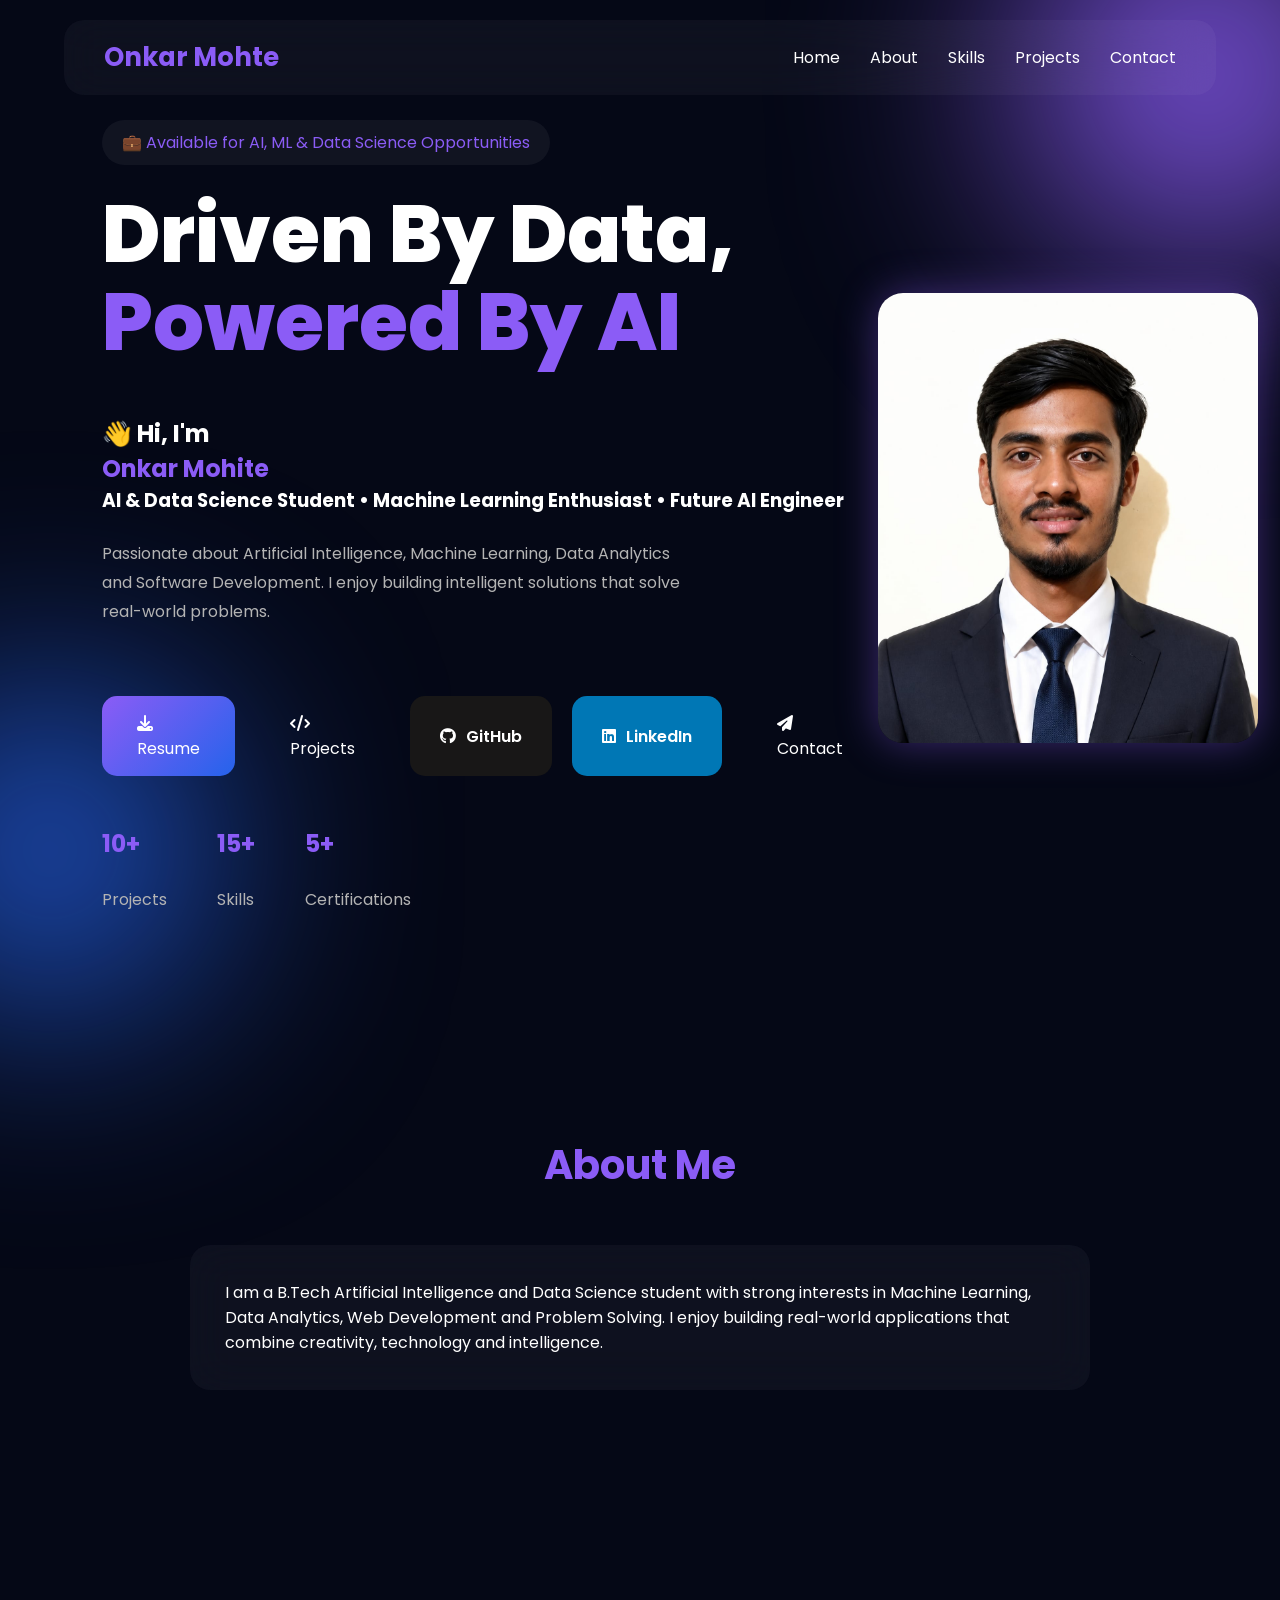
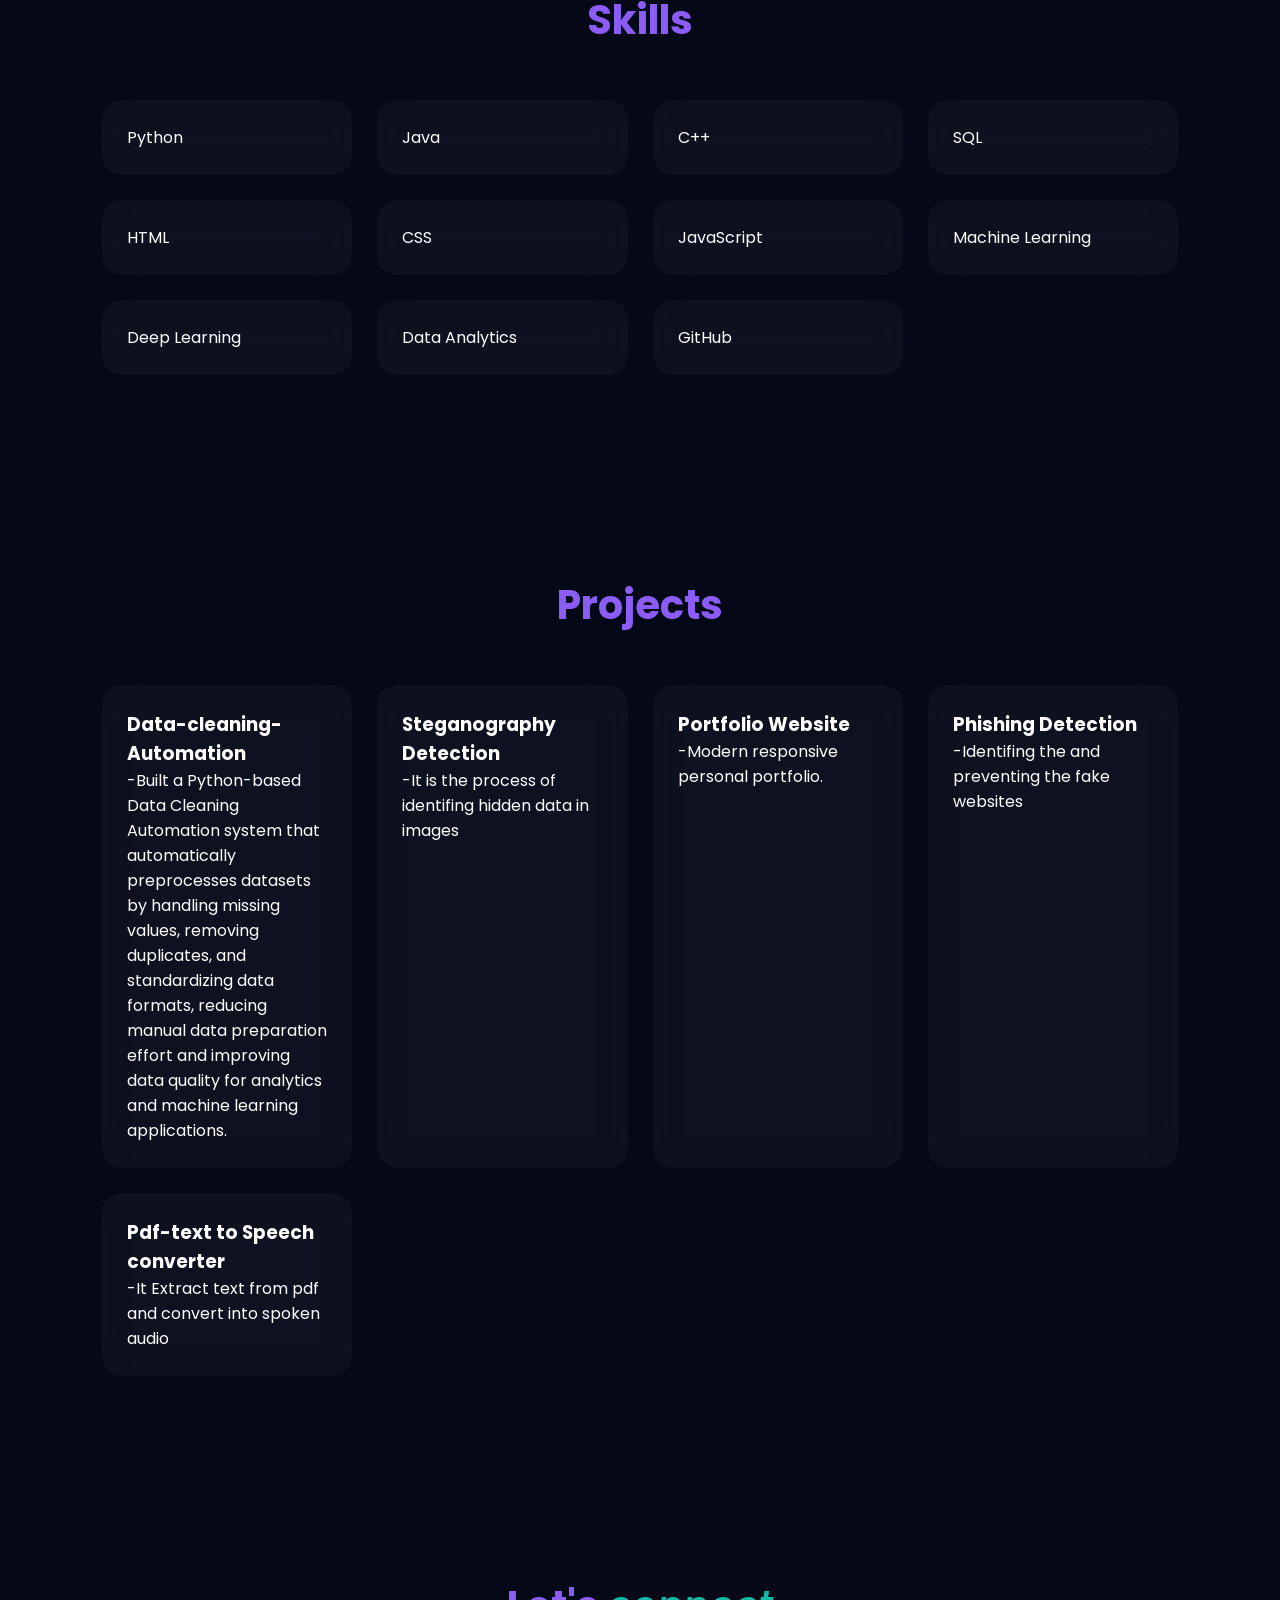
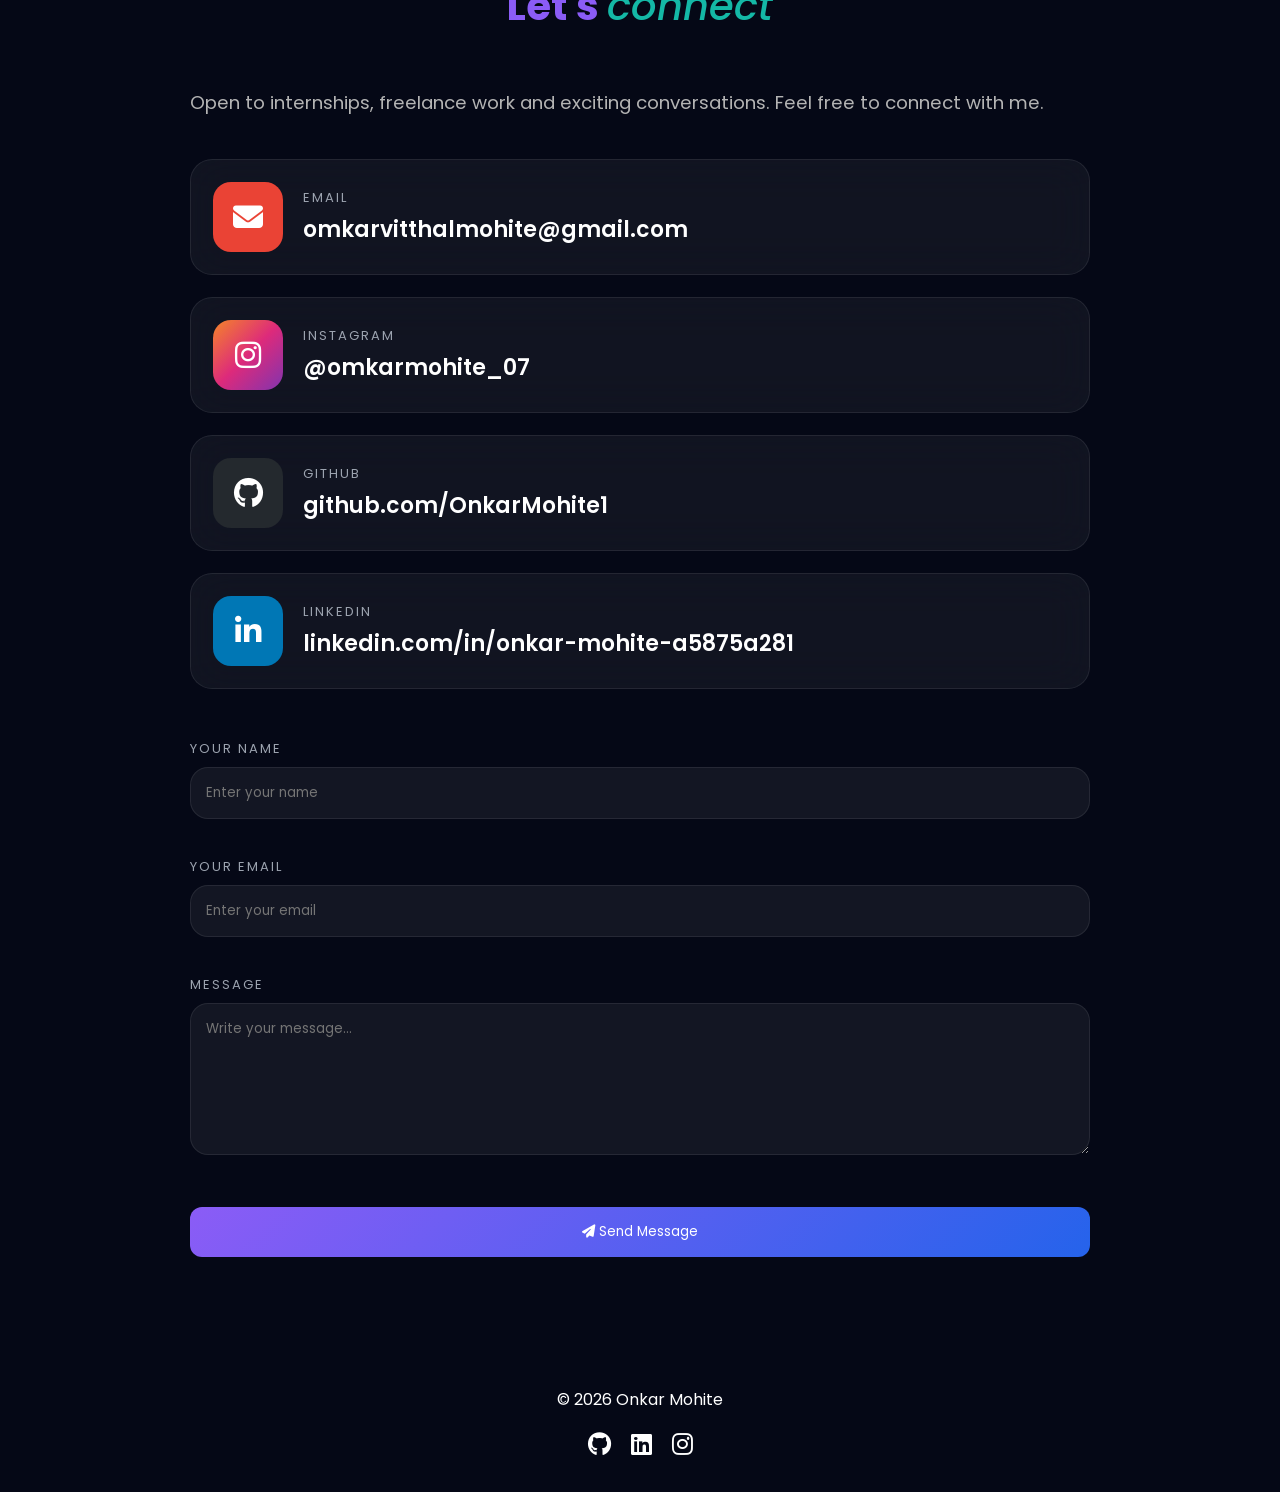
==== index.html @ 9ef44c30 "Rename Portfolio.html to index.html" ====
<!DOCTYPE html>
<html lang="en">
<head>
<meta charset="UTF-8">
<meta name="viewport" content="width=device-width, initial-scale=1.0">
<title>Onkar Mohite | AI & Data Science</title>

<link rel="stylesheet" href="a.css">

<link href="https://fonts.googleapis.com/css2?family=Poppins:wght@300;400;500;600;700;800&display=swap" rel="stylesheet">

<link rel="stylesheet"
href="https://cdnjs.cloudflare.com/ajax/libs/font-awesome/6.5.1/css/all.min.css">
</head>

<body>

<div class="blur blur1"></div>
<div class="blur blur2"></div>

<nav>

<div class="logo">
Onkar Mohte
</div>

<ul class="nav-links">
<li><a href="#home">Home</a></li>
<li><a href="#about">About</a></li>
<li><a href="#skills">Skills</a></li>
<li><a href="#projects">Projects</a></li>
<li><a href="#contact">Contact</a></li>
</ul>

<div class="menu-btn">
<i class="fas fa-bars"></i>
</div>

</nav>

<section class="hero" id="home">

<div class="hero-left">

<div class="status">
💼 Available for AI, ML & Data Science Opportunities
</div>

<h1>
Driven By Data,
<span>Powered By AI</span>
</h1><br>
<br>

<h2>
👋 Hi, I'm
<span>Onkar Mohite</span>
</h2>

<h3>
AI & Data Science Student • Machine Learning Enthusiast • Future AI Engineer
</h3>

<p>
Passionate about Artificial Intelligence, Machine Learning,
Data Analytics and Software Development. I enjoy building
intelligent solutions that solve real-world problems.
</p>

<div class="hero-btns">
<div class="hero-btns">

    <!-- Resume -->
    <a href="resume.pdf" download class="primary-btn">
        <i class="fas fa-download"></i>
        Resume
    </a>

    <!-- Projects -->
    <a href="#projects" class="secondary-btn">
        <i class="fas fa-code"></i>
        Projects
    </a>

    <!-- GitHub -->
    <a href="https://github.com/OnkarMohite1"
       target="_blank"
       class="github-btn">
        <i class="fab fa-github"></i>
        GitHub
    </a>

    <!-- LinkedIn -->
    <a href="https://www.linkedin.com/in/onkar-mohite-a5875a281?utm_source=share_via&utm_content=profile&utm_medium=member_android"
       target="_blank"
       class="linkedin-btn">
        <i class="fab fa-linkedin"></i>
        LinkedIn
    </a>

    <!-- Contact -->
    <a href="#contact" class="third-btn">
        <i class="fas fa-paper-plane"></i>
        Contact
    </a>

</div>
</div>

<div class="stats">

<div>
<h2>10+</h2>
<p>Projects</p>
</div>

<div>
<h2>15+</h2>
<p>Skills</p>
</div>

<div>
<h2>5+</h2>
<p>Certifications</p>
</div>

</div>

</div>


<div class="hero-right">

<div class="profile-card">

<img src="myphoto.jpeg" alt="Profile">

</div>

</div>

</section>

<section id="about">

<h2 class="section-title">
About Me
</h2>

<div class="glass-card">

<p>
I am a B.Tech Artificial Intelligence and Data Science student
with strong interests in Machine Learning, Data Analytics,
Web Development and Problem Solving.

I enjoy building real-world applications that combine
creativity, technology and intelligence.
</p>

</div>

</section>

<section id="skills">

<h2 class="section-title">
Skills
</h2>

<div class="skills-grid">

<div class="skill">Python</div>
<div class="skill">Java</div>
<div class="skill">C++</div>
<div class="skill">SQL</div>
<div class="skill">HTML</div>
<div class="skill">CSS</div>
<div class="skill">JavaScript</div>
<div class="skill">Machine Learning</div>
<div class="skill">Deep Learning</div>
<div class="skill">Data Analytics</div>
<div class="skill">GitHub</div>

</div>

</section>

<section id="projects">

<h2 class="section-title">
Projects
</h2>

<div class="project-grid">

<div class="project-card">
<h3>Data-cleaning-Automation</h3>
<p>
-Built a Python-based Data Cleaning Automation system that automatically preprocesses datasets by handling missing values, removing duplicates, and standardizing data formats, reducing manual data preparation effort 
and improving data quality for analytics and machine learning applications.
</p>
</div>
<div class="project-card">
<h3>Steganography Detection</h3>
<p>
-It is the process of identifing hidden data in images
</p>
</div>
<div class="project-card">
<h3>Portfolio Website</h3>
<p>
-Modern responsive personal portfolio.
</p>
</div>

<div class="project-card">
<h3>Phishing Detection</h3>
<p>
-Identifing the and preventing the fake websites
</p>
</div>

<div class="project-card">
<h3>Pdf-text to Speech converter</h3>
<p>
-It Extract text from pdf and convert into spoken audio</p>
</div>

</div>

</section>


<section id="contact">
<h2 class="section-title">Let's <span class="connect-accent">connect</span></h2>
<div class="contact-wrapper">
<p class="contact-intro">Open to internships, freelance work and exciting conversations. Feel free to connect with me.</p>

<a href="mailto:omkarvitthalmohite@gmail.com" class="contact-card">
<div class="contact-icon email"><i class="fas fa-envelope"></i></div>
<div><p class="contact-label">EMAIL</p><h3>omkarvitthalmohite@gmail.com</h3></div>
</a>

<a href="https://instagram.com/omkarmohite_07" target="_blank" class="contact-card">
<div class="contact-icon instagram"><i class="fab fa-instagram"></i></div>
<div><p class="contact-label">INSTAGRAM</p><h3>@omkarmohite_07</h3></div>
</a>

<a href="https://github.com/OnkarMohite1" target="_blank" class="contact-card">
<div class="contact-icon github"><i class="fab fa-github"></i></div>
<div><p class="contact-label">GITHUB</p><h3>github.com/OnkarMohite1</h3></div>
</a>

<a href="https://www.linkedin.com/in/onkar-mohite-a5875a281" target="_blank" class="contact-card">
<div class="contact-icon linkedin"><i class="fab fa-linkedin-in"></i></div>
<div><p class="contact-label">LINKEDIN</p><h3>linkedin.com/in/onkar-mohite-a5875a281</h3></div>
</a>

<form id="contactForm" class="contact-form">
<label>YOUR NAME</label>
<input id="name" type="text" placeholder="Enter your name" required>

<label>YOUR EMAIL</label>
<input id="email" type="email" placeholder="Enter your email" required>

<label>MESSAGE</label>
<textarea id="message" rows="6" placeholder="Write your message..." required></textarea>

<button type="submit" class="contact-btn"><i class="fas fa-paper-plane"></i> Send Message</button>
<p id="status"></p>
</form>
</div>
</section>


<footer>

<p>
© 2026 Onkar Mohite
</p>

<div class="socials">

<a href="https://github.com/OnkarMohite1"><i class="fab fa-github"></i></a>
<a href="https://www.linkedin.com/in/onkar-mohite-a5875a281"><i class="fab fa-linkedin"></i></a>
<a href="https://instagram.com/omkarmohite_07"><i class="fab fa-instagram"></i></a>

</div>

</footer>

<script src="a.js"></script>

</body>
</html>
---- a.css ----
*{
margin:0;
padding:0;
box-sizing:border-box;
font-family:'Poppins',sans-serif;
}

html{
scroll-behavior:smooth;
}

body{
background:#050816;
color:white;
overflow-x:hidden;
}

.blur{
position:fixed;
border-radius:50%;
filter:blur(120px);
z-index:-1;
}

.blur1{
width:350px;
height:350px;
background:#8b5cf6;
top:-100px;
right:-100px;
}

.blur2{
width:300px;
height:300px;
background:#2563eb;
left:-100px;
bottom:-100px;
}

nav{
position:fixed;
top:20px;
left:50%;
transform:translateX(-50%);
width:90%;
max-width:1200px;
padding:18px 40px;
display:flex;
justify-content:space-between;
align-items:center;
background:rgba(255,255,255,.04);
backdrop-filter:blur(20px);
border-radius:20px;
z-index:1000;
}

.logo{
font-size:1.6rem;
font-weight:700;
color:#8b5cf6;
}

.nav-links{
display:flex;
gap:30px;
list-style:none;
}

.nav-links a{
color:white;
text-decoration:none;
}

.menu-btn{
display:none;
font-size:1.5rem;
cursor:pointer;
}

.hero{
min-height:100vh;
display:flex;
justify-content:space-between;
align-items:center;
padding:120px 8%;
}

.hero-left{
flex:1;
}

.status{
display:inline-block;
padding:10px 20px;
background:rgba(255,255,255,.05);
border-radius:30px;
color:#8b5cf6;
margin-bottom:25px;
}

.hero h1{
font-size:5rem;
line-height:1.1;
font-weight:800;
}

.hero span{
display:block;
color:#8b5cf6;
}

.hero p{
margin-top:25px;
line-height:1.8;
max-width:600px;
color:#b4b4b4;
}

.hero-btns{
margin-top:35px;
display:flex;
gap:20px;
}

.primary-btn,
.secondary-btn,
.third-btn{
padding:15px 35px;
text-decoration:none;
border-radius:15px;
}

.primary-btn{
background:linear-gradient(135deg,#8b5cf6,#2563eb);
color:white;
}

.secondary-btn{
border:linear-gradient(135deg,#33147b,#2563eb);
color:white;
}
.third-btn{
border:linear-gradient(135deg,#4f09f1,#2563eb);
color:white;
}

.stats{
display:flex;
gap:50px;
margin-top:50px;
}

.stats h2{
color:#8b5cf6;
}

.profile-card{
width:380px;
height:450px;
overflow:hidden;
border-radius:25px;
position:relative;
box-shadow:0 0 40px rgba(139,92,246,.4);
}

.profile-card img{
width:100%;
height:100%;
object-fit:cover;
}

.floating-tag{
position:absolute;
top:20px;
left:20px;
background:rgba(0,0,0,.5);
padding:12px 20px;
border-radius:12px;
backdrop-filter:blur(10px);
}

section{
padding:100px 8%;
}

.section-title{
text-align:center;
margin-bottom:50px;
font-size:2.5rem;
color:#8b5cf6;
}

.glass-card{
max-width:900px;
margin:auto;
padding:35px;
background:rgba(255,255,255,.04);
border-radius:20px;
backdrop-filter:blur(20px);
}

.skills-grid,
.project-grid{
display:grid;
grid-template-columns:repeat(auto-fit,minmax(220px,1fr));
gap:25px;
}

.skill,
.project-card{
padding:25px;
background:rgba(255,255,255,.04);
border-radius:20px;
backdrop-filter:blur(20px);
transition:.4s;
}

.skill:hover,
.project-card:hover{
transform:translateY(-10px);
box-shadow:0 0 30px rgba(139,92,246,.4);
}

form{
max-width:700px;
margin:auto;
}

input,
textarea{
width:100%;
padding:15px;
margin-bottom:20px;
border:none;
border-radius:12px;
background:rgba(255,255,255,.06);
color:white;
}

button{
width:100%;
padding:15px;
border:none;
border-radius:12px;
background:#8b5cf6;
color:white;
cursor:pointer;
}

footer{
text-align:center;
padding:30px;
}

.socials{
margin-top:15px;
display:flex;
justify-content:center;
gap:20px;
}

.socials a{
color:white;
font-size:1.5rem;
}

@media(max-width:900px){

.hero{
flex-direction:column-reverse;
text-align:center;
}

.hero h1{
font-size:3rem;
}

.hero-btns{
justify-content:center;
}

.stats{
justify-content:center;
}

.profile-card{
width:280px;
height:330px;
}

.menu-btn{
display:block;
}

.nav-links{
position:absolute;
top:80px;
left:-100%;
width:100%;
background:#111827;
padding:20px;
flex-direction:column;
text-align:center;
transition:.4s;
}

.nav-links.active{
left:0;
}
}
.github-btn,
.linkedin-btn{

padding:15px 30px;
border-radius:15px;
text-decoration:none;
font-weight:600;

display:flex;
align-items:center;
gap:10px;

transition:.3s;
}

.github-btn{
background:#181717;
color:white;
}

.github-btn:hover{
transform:translateY(-5px);
box-shadow:0 0 20px rgba(255,255,255,.2);
}

.linkedin-btn{
background:#0077B5;
color:white;
}

.linkedin-btn:hover{
transform:translateY(-5px);
box-shadow:0 0 20px rgba(0,119,181,.5);
}

/* ===== Premium Contact Section ===== */
.connect-accent{color:#14B8A6;font-style:italic;font-weight:500;}
.contact-wrapper{max-width:900px;margin:auto;}
.contact-intro{font-size:1.15rem;color:#B4B4B4;line-height:1.8;margin-bottom:40px;}
.contact-card{display:flex;align-items:center;gap:20px;padding:22px;margin-bottom:22px;background:rgba(255,255,255,.05);border:1px solid rgba(255,255,255,.08);border-radius:22px;backdrop-filter:blur(20px);text-decoration:none;color:white;transition:.35s;}
.contact-card:hover{transform:translateY(-6px);box-shadow:0 0 25px rgba(139,92,246,.35);}
.contact-icon{width:70px;height:70px;border-radius:18px;display:flex;justify-content:center;align-items:center;font-size:30px;color:white;flex-shrink:0;}
.email{background:#EA4335;}
.instagram{background:linear-gradient(135deg,#F58529,#DD2A7B,#8134AF);}
.github{background:#24292E;}
.linkedin{background:#0077B5;}
.contact-label{font-size:13px;letter-spacing:2px;color:#9CA3AF;margin-bottom:5px;}
.contact-card h3{font-size:22px;font-weight:600;}
.contact-form{margin-top:50px;max-width:100%;}
.contact-form label{display:block;margin:18px 0 8px;font-size:13px;letter-spacing:2px;color:#9CA3AF;}
.contact-form input,.contact-form textarea{background:rgba(255,255,255,.06);border:1px solid rgba(255,255,255,.08);border-radius:18px;color:white;}
.contact-btn{margin-top:25px;background:linear-gradient(135deg,#8B5CF6,#2563EB);}
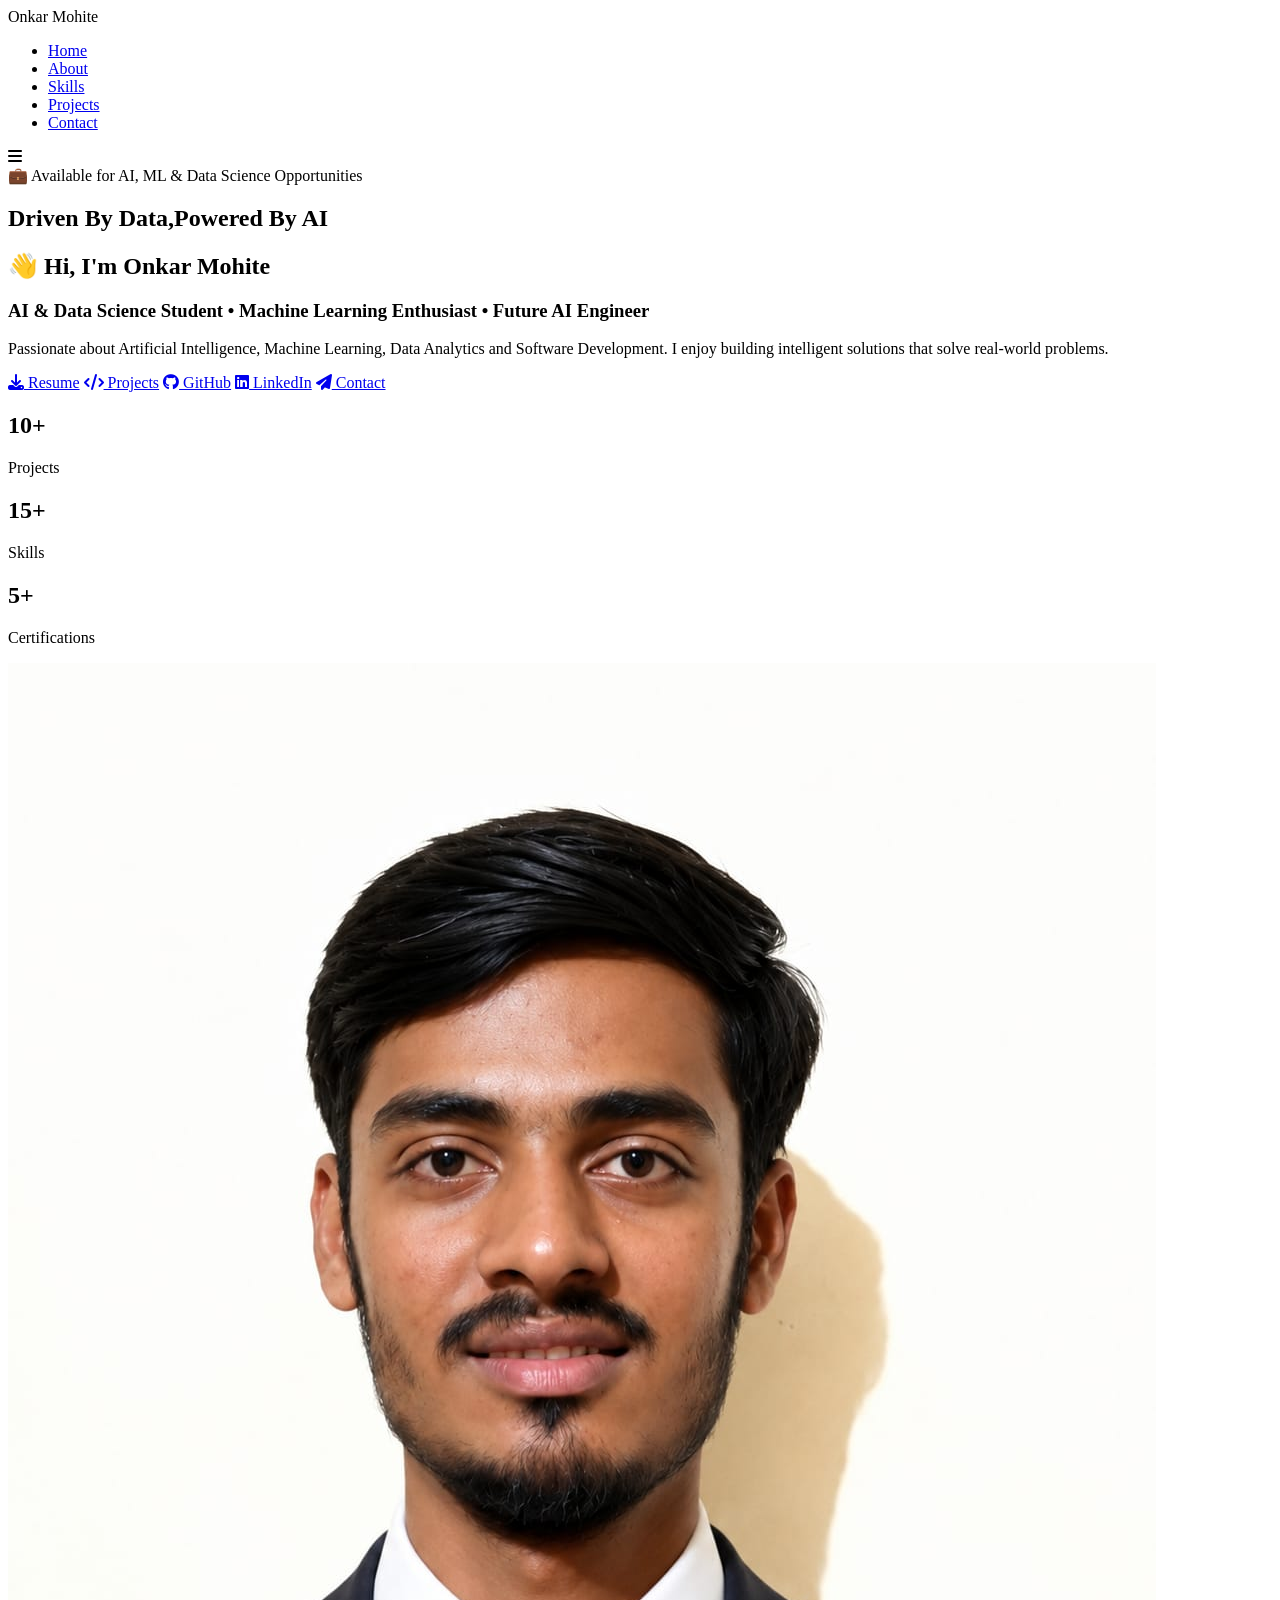
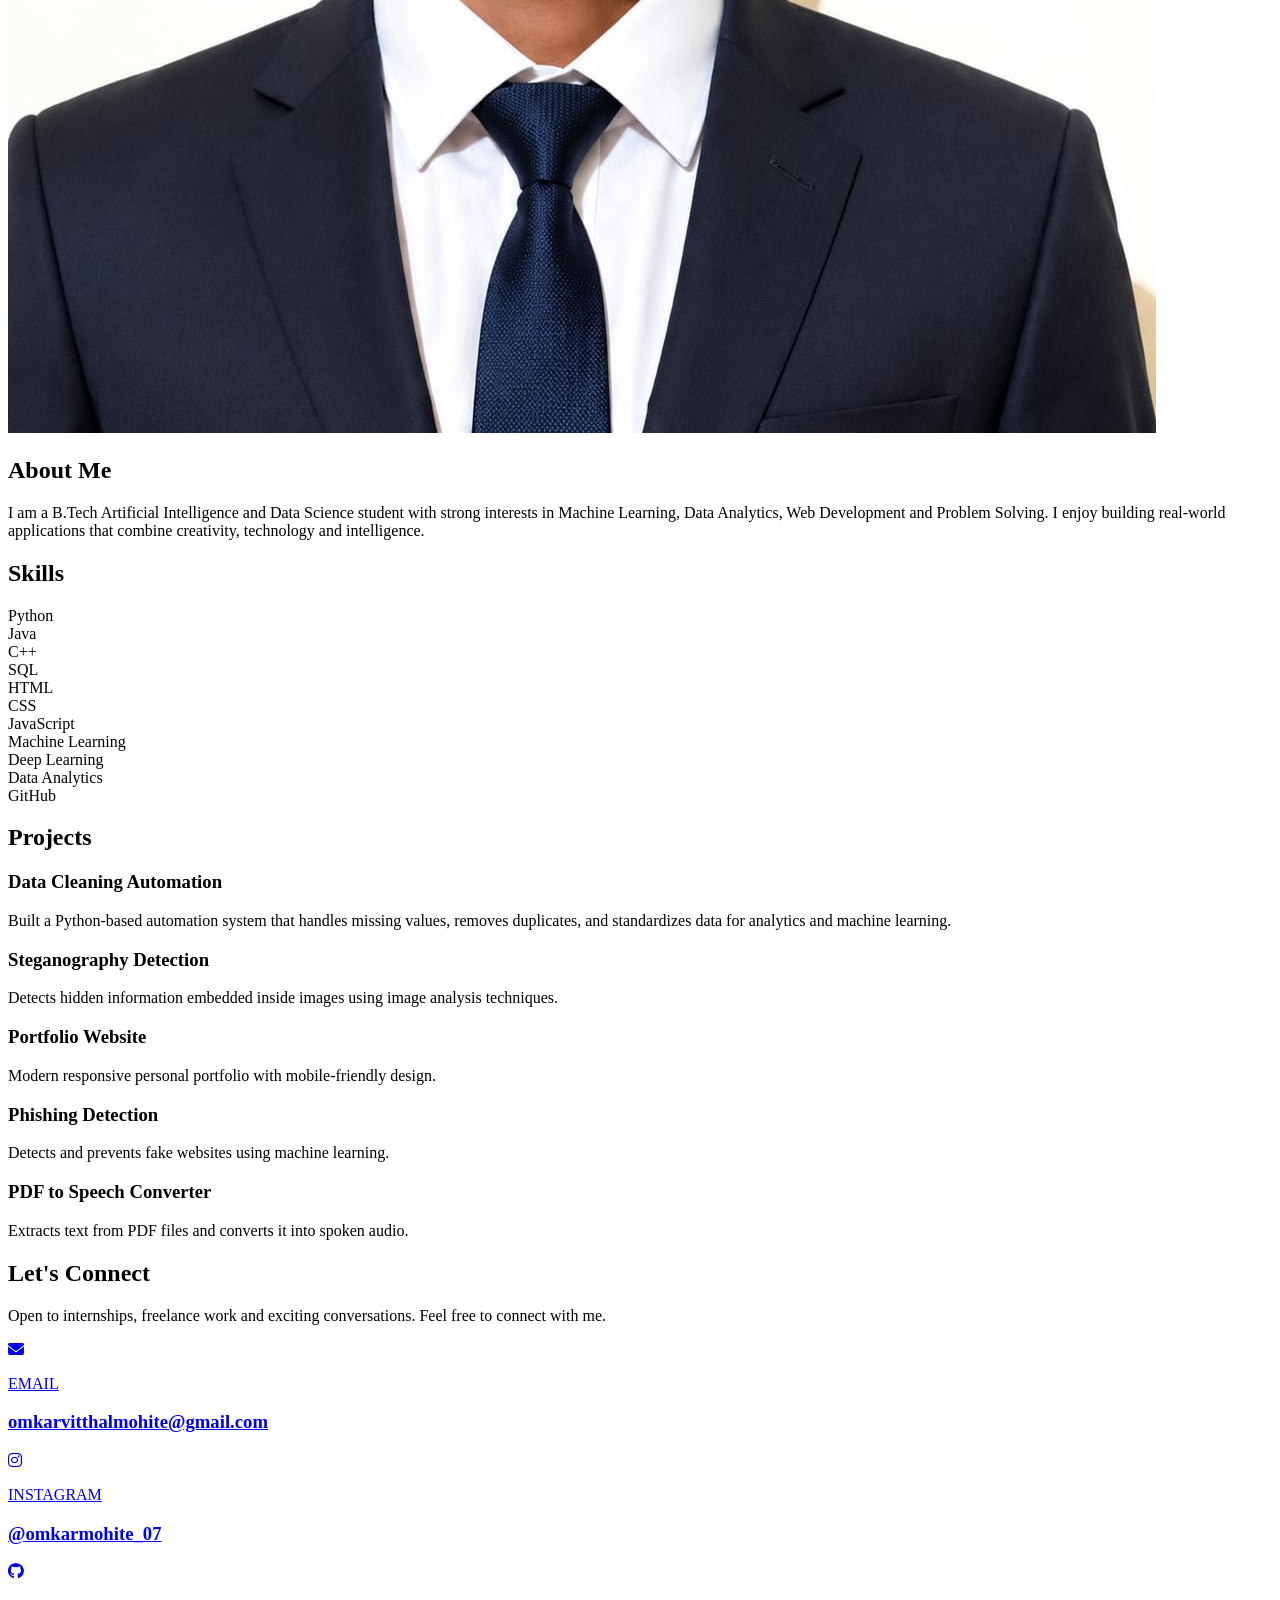
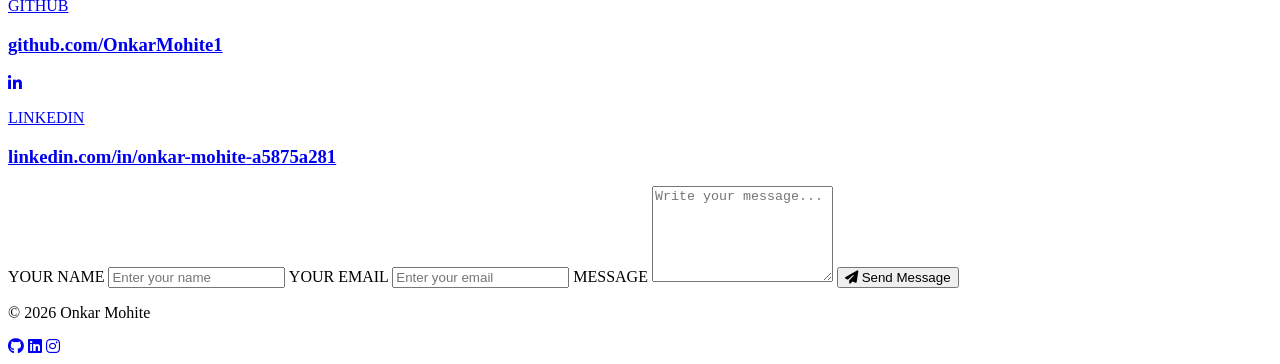
==== commit 100054ca: "index.html" ====
--- a/index.html
+++ b/index.html
@@ -1,4 +1,3 @@
-
 <!DOCTYPE html>
 <html lang="en">
 <head>
@@ -6,12 +5,9 @@
 <meta name="viewport" content="width=device-width, initial-scale=1.0">
 <title>Onkar Mohite | AI & Data Science</title>
 
-<link rel="stylesheet" href="a.css">
-
+<link rel="stylesheet" href="a1.css">
 <link href="https://fonts.googleapis.com/css2?family=Poppins:wght@300;400;500;600;700;800&display=swap" rel="stylesheet">
-
-<link rel="stylesheet"
-href="https://cdnjs.cloudflare.com/ajax/libs/font-awesome/6.5.1/css/all.min.css">
+<link rel="stylesheet" href="https://cdnjs.cloudflare.com/ajax/libs/font-awesome/6.5.1/css/all.min.css">
 </head>
 
 <body>
@@ -20,47 +16,30 @@
 <div class="blur blur2"></div>
 
 <nav>
+    <div class="logo">Onkar Mohite</div>
 
-<div class="logo">
-Onkar Mohte
-</div>
+    <ul class="nav-links">
+        <li><a href="#home">Home</a></li>
+        <li><a href="#about">About</a></li>
+        <li><a href="#skills">Skills</a></li>
+        <li><a href="#projects">Projects</a></li>
+        <li><a href="#contact">Contact</a></li>
+    </ul>
 
-<ul class="nav-links">
-<li><a href="#home">Home</a></li>
-<li><a href="#about">About</a></li>
-<li><a href="#skills">Skills</a></li>
-<li><a href="#projects">Projects</a></li>
-<li><a href="#contact">Contact</a></li>
-</ul>
-
-<div class="menu-btn">
-<i class="fas fa-bars"></i>
-</div>
-
+    <div class="menu-btn"><i class="fas fa-bars"></i></div>
 </nav>
 
 <section class="hero" id="home">
 
 <div class="hero-left">
 
-<div class="status">
-💼 Available for AI, ML & Data Science Opportunities
-</div>
+<div class="status">💼 Available for AI, ML & Data Science Opportunities</div>
 
-<h1>
-Driven By Data,
-<span>Powered By AI</span>
-</h1><br>
-<br>
+<h1>Driven By Data,<span>Powered By AI</span></h1>
 
-<h2>
-👋 Hi, I'm
-<span>Onkar Mohite</span>
-</h2>
+<h2>👋 Hi, I'm <span>Onkar Mohite</span></h2>
 
-<h3>
-AI & Data Science Student • Machine Learning Enthusiast • Future AI Engineer
-</h3>
+<h3>AI & Data Science Student • Machine Learning Enthusiast • Future AI Engineer</h3>
 
 <p>
 Passionate about Artificial Intelligence, Machine Learning,
@@ -69,108 +48,45 @@
 </p>
 
 <div class="hero-btns">
-<div class="hero-btns">
-
-    <!-- Resume -->
-    <a href="resume.pdf" download class="primary-btn">
-        <i class="fas fa-download"></i>
-        Resume
-    </a>
-
-    <!-- Projects -->
-    <a href="#projects" class="secondary-btn">
-        <i class="fas fa-code"></i>
-        Projects
-    </a>
-
-    <!-- GitHub -->
-    <a href="https://github.com/OnkarMohite1"
-       target="_blank"
-       class="github-btn">
-        <i class="fab fa-github"></i>
-        GitHub
-    </a>
-
-    <!-- LinkedIn -->
-    <a href="https://www.linkedin.com/in/onkar-mohite-a5875a281?utm_source=share_via&utm_content=profile&utm_medium=member_android"
-       target="_blank"
-       class="linkedin-btn">
-        <i class="fab fa-linkedin"></i>
-        LinkedIn
-    </a>
-
-    <!-- Contact -->
-    <a href="#contact" class="third-btn">
-        <i class="fas fa-paper-plane"></i>
-        Contact
-    </a>
-
-</div>
+    <a href="resume.pdf" download class="primary-btn"><i class="fas fa-download"></i> Resume</a>
+    <a href="#projects" class="secondary-btn"><i class="fas fa-code"></i> Projects</a>
+    <a href="https://github.com/OnkarMohite1" target="_blank" class="github-btn"><i class="fab fa-github"></i> GitHub</a>
+    <a href="https://www.linkedin.com/in/onkar-mohite-a5875a281" target="_blank" class="linkedin-btn"><i class="fab fa-linkedin"></i> LinkedIn</a>
+    <a href="#contact" class="third-btn"><i class="fas fa-paper-plane"></i> Contact</a>
 </div>
 
 <div class="stats">
-
-<div>
-<h2>10+</h2>
-<p>Projects</p>
-</div>
-
-<div>
-<h2>15+</h2>
-<p>Skills</p>
-</div>
-
-<div>
-<h2>5+</h2>
-<p>Certifications</p>
+<div><h2>10+</h2><p>Projects</p></div>
+<div><h2>15+</h2><p>Skills</p></div>
+<div><h2>5+</h2><p>Certifications</p></div>
 </div>
 
 </div>
 
+<div class="hero-right">
+<div class="profile-card">
+<img src="myphoto.jpeg" alt="Profile">
 </div>
-
-
-<div class="hero-right">
-
-<div class="profile-card">
-
-<img src="myphoto.jpeg" alt="Profile">
-
-</div>
-
 </div>
 
 </section>
 
 <section id="about">
-
-<h2 class="section-title">
-About Me
-</h2>
-
+<h2 class="section-title">About Me</h2>
 <div class="glass-card">
-
 <p>
 I am a B.Tech Artificial Intelligence and Data Science student
 with strong interests in Machine Learning, Data Analytics,
 Web Development and Problem Solving.
-
 I enjoy building real-world applications that combine
 creativity, technology and intelligence.
 </p>
-
 </div>
-
 </section>
 
 <section id="skills">
-
-<h2 class="section-title">
-Skills
-</h2>
-
+<h2 class="section-title">Skills</h2>
 <div class="skills-grid">
-
 <div class="skill">Python</div>
 <div class="skill">Java</div>
 <div class="skill">C++</div>
@@ -182,61 +98,50 @@
 <div class="skill">Deep Learning</div>
 <div class="skill">Data Analytics</div>
 <div class="skill">GitHub</div>
-
 </div>
-
 </section>
 
 <section id="projects">
-
-<h2 class="section-title">
-Projects
-</h2>
-
+<h2 class="section-title">Projects</h2>
 <div class="project-grid">
 
 <div class="project-card">
-<h3>Data-cleaning-Automation</h3>
-<p>
--Built a Python-based Data Cleaning Automation system that automatically preprocesses datasets by handling missing values, removing duplicates, and standardizing data formats, reducing manual data preparation effort 
-and improving data quality for analytics and machine learning applications.
-</p>
+<h3>Data Cleaning Automation</h3>
+<p>Built a Python-based automation system that handles missing values, removes duplicates, and standardizes data for analytics and machine learning.</p>
 </div>
+
 <div class="project-card">
 <h3>Steganography Detection</h3>
-<p>
--It is the process of identifing hidden data in images
-</p>
+<p>Detects hidden information embedded inside images using image analysis techniques.</p>
 </div>
+
 <div class="project-card">
 <h3>Portfolio Website</h3>
-<p>
--Modern responsive personal portfolio.
-</p>
+<p>Modern responsive personal portfolio with mobile-friendly design.</p>
 </div>
 
 <div class="project-card">
 <h3>Phishing Detection</h3>
-<p>
--Identifing the and preventing the fake websites
-</p>
+<p>Detects and prevents fake websites using machine learning.</p>
 </div>
 
 <div class="project-card">
-<h3>Pdf-text to Speech converter</h3>
-<p>
--It Extract text from pdf and convert into spoken audio</p>
+<h3>PDF to Speech Converter</h3>
+<p>Extracts text from PDF files and converts it into spoken audio.</p>
 </div>
 
 </div>
-
 </section>
 
+<section id="contact">
+<h2 class="section-title">Let's <span class="connect-accent">Connect</span></h2>
 
-<section id="contact">
-<h2 class="section-title">Let's <span class="connect-accent">connect</span></h2>
 <div class="contact-wrapper">
-<p class="contact-intro">Open to internships, freelance work and exciting conversations. Feel free to connect with me.</p>
+
+<p class="contact-intro">
+Open to internships, freelance work and exciting conversations.
+Feel free to connect with me.
+</p>
 
 <a href="mailto:omkarvitthalmohite@gmail.com" class="contact-card">
 <div class="contact-icon email"><i class="fas fa-envelope"></i></div>
@@ -269,29 +174,24 @@
 <textarea id="message" rows="6" placeholder="Write your message..." required></textarea>
 
 <button type="submit" class="contact-btn"><i class="fas fa-paper-plane"></i> Send Message</button>
+
 <p id="status"></p>
+
 </form>
+
 </div>
 </section>
 
-
 <footer>
-
-<p>
-© 2026 Onkar Mohite
-</p>
-
+<p>© 2026 Onkar Mohite</p>
 <div class="socials">
-
 <a href="https://github.com/OnkarMohite1"><i class="fab fa-github"></i></a>
 <a href="https://www.linkedin.com/in/onkar-mohite-a5875a281"><i class="fab fa-linkedin"></i></a>
 <a href="https://instagram.com/omkarmohite_07"><i class="fab fa-instagram"></i></a>
-
 </div>
-
 </footer>
 
-<script src="a.js"></script>
+<script src="a1.js"></script>
 
 </body>
 </html>
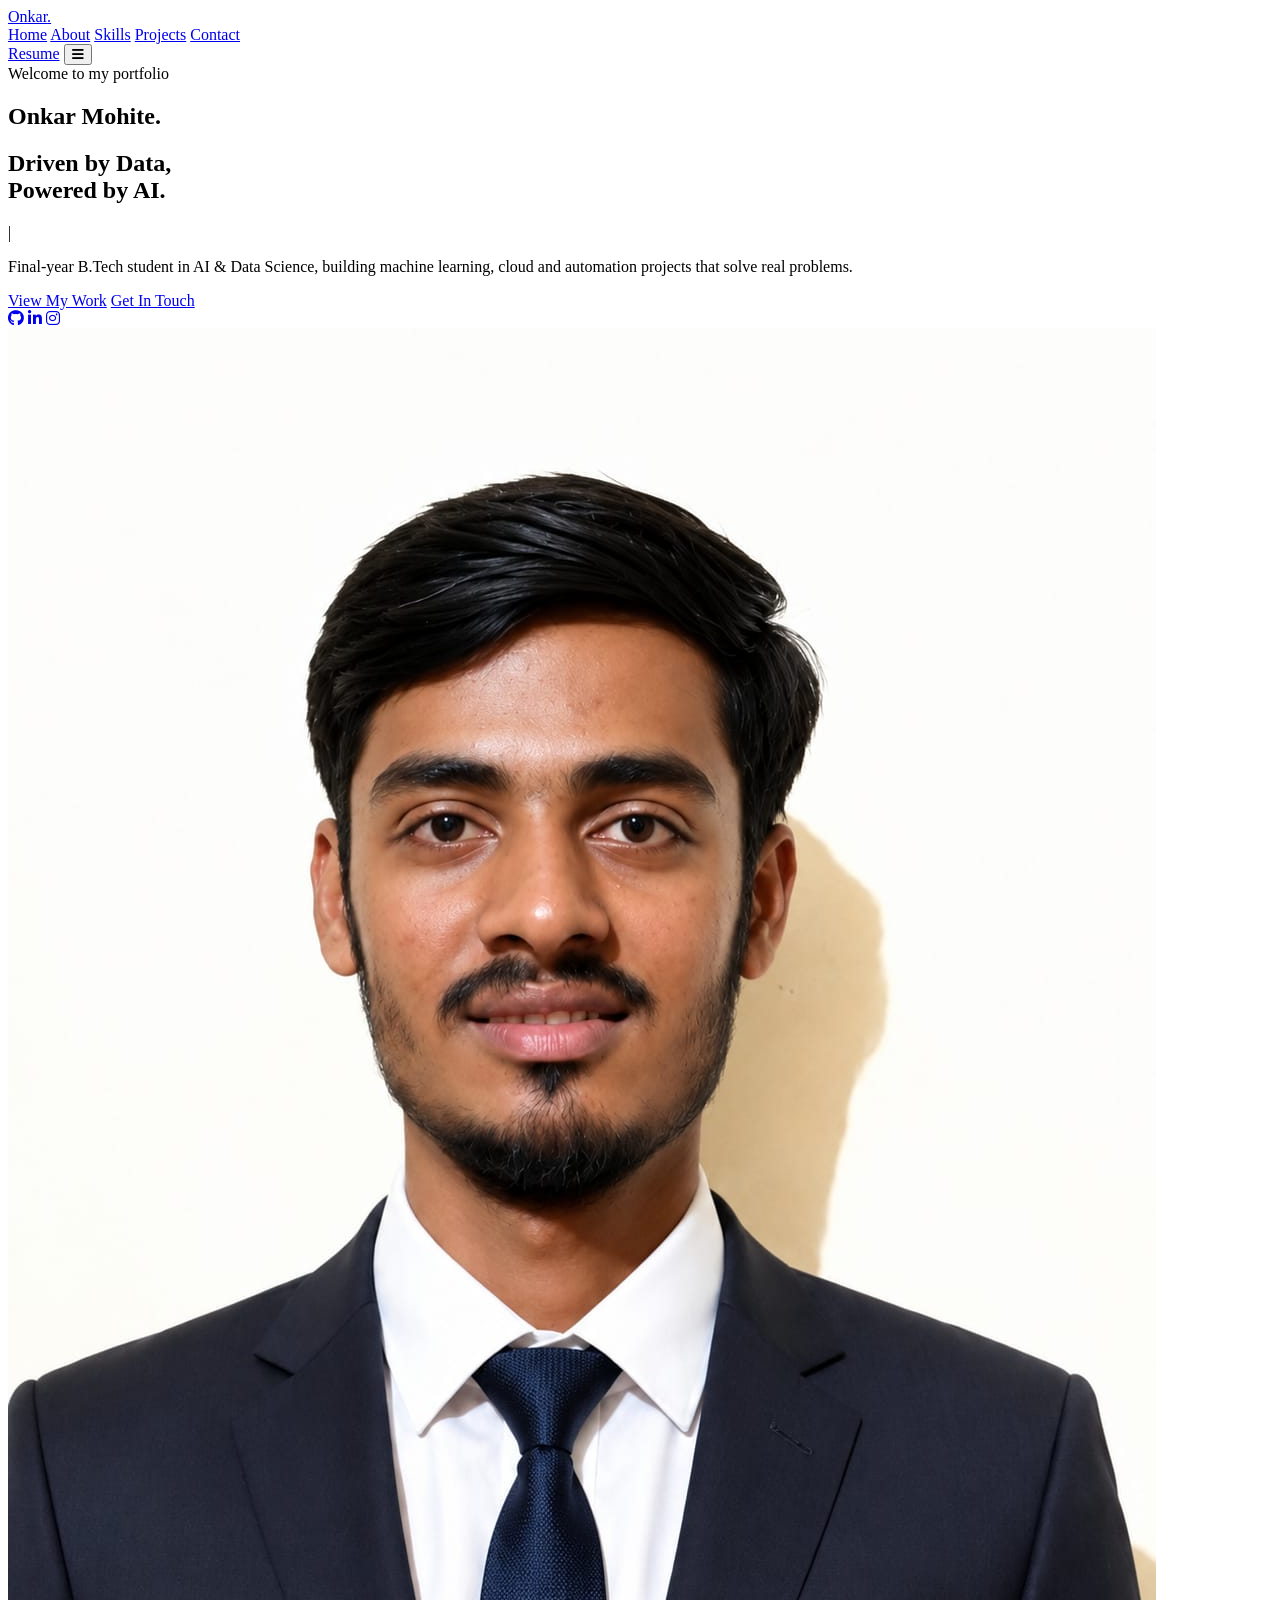
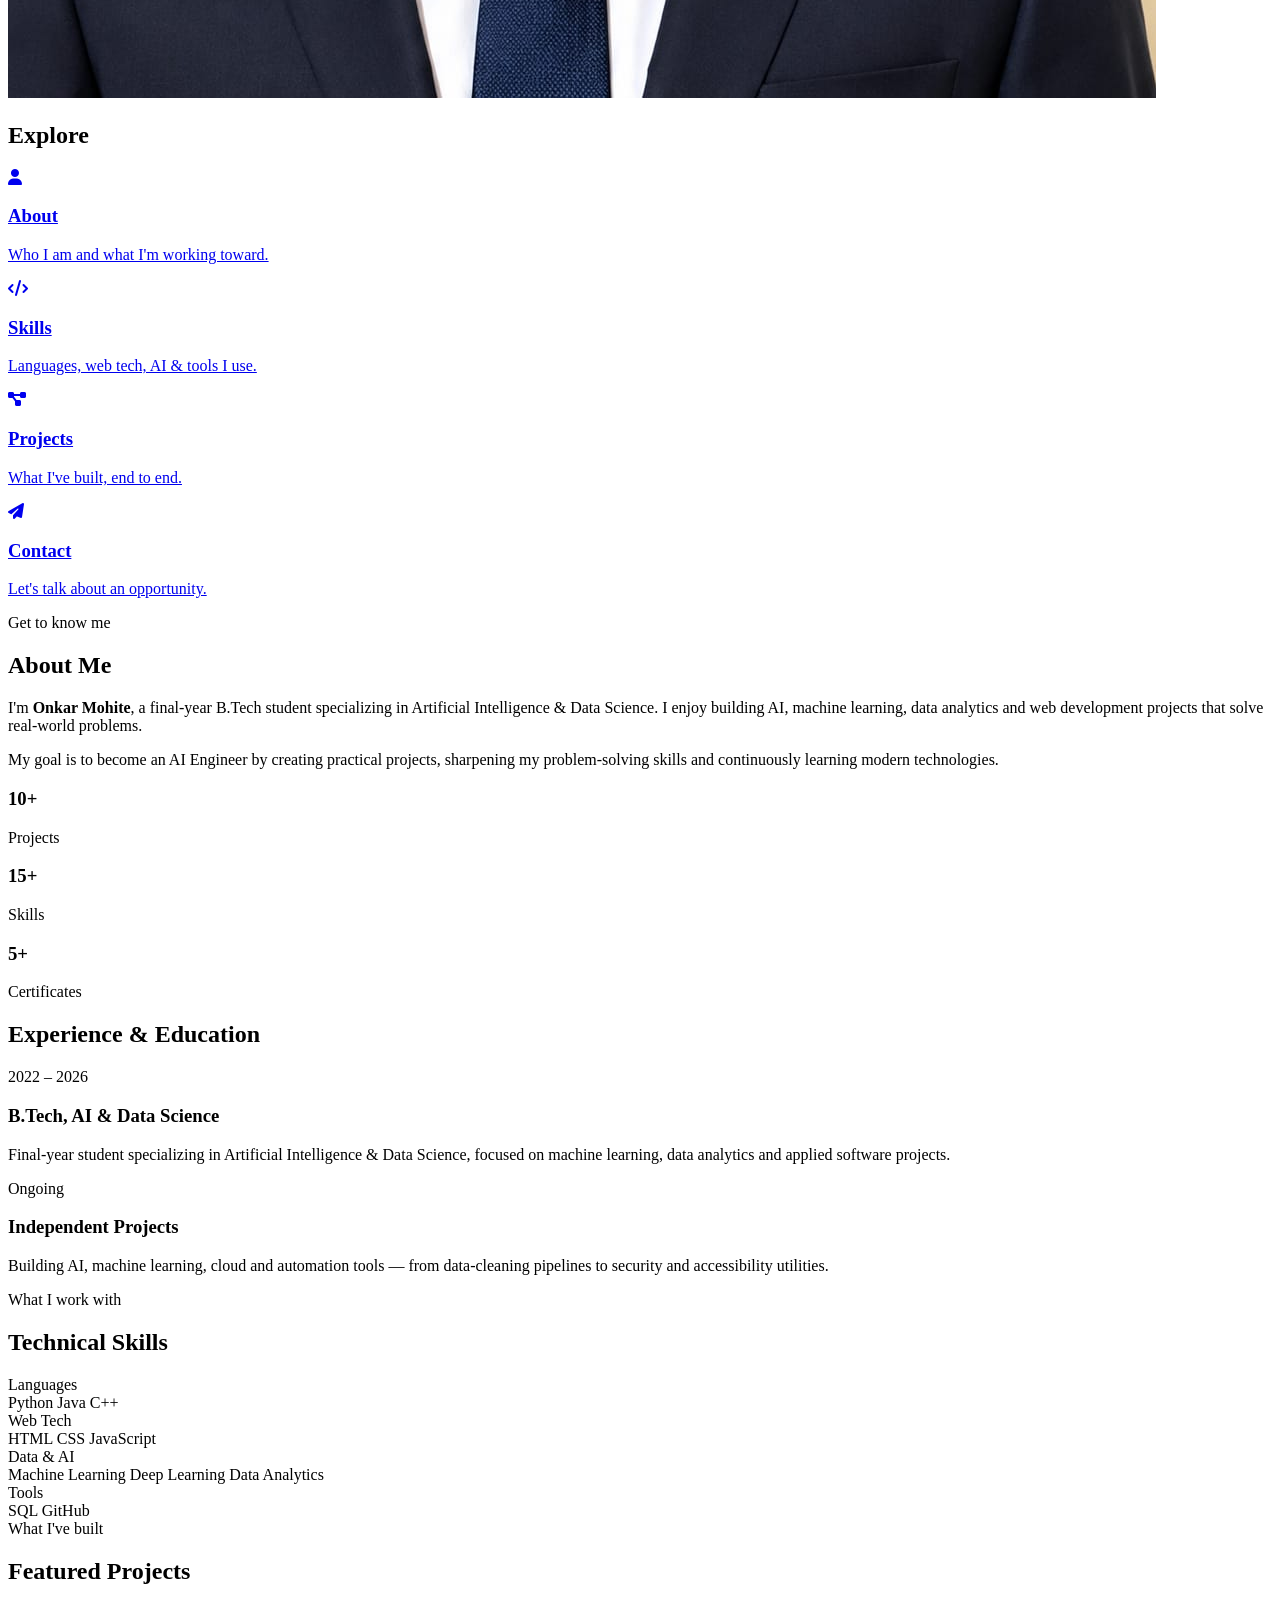
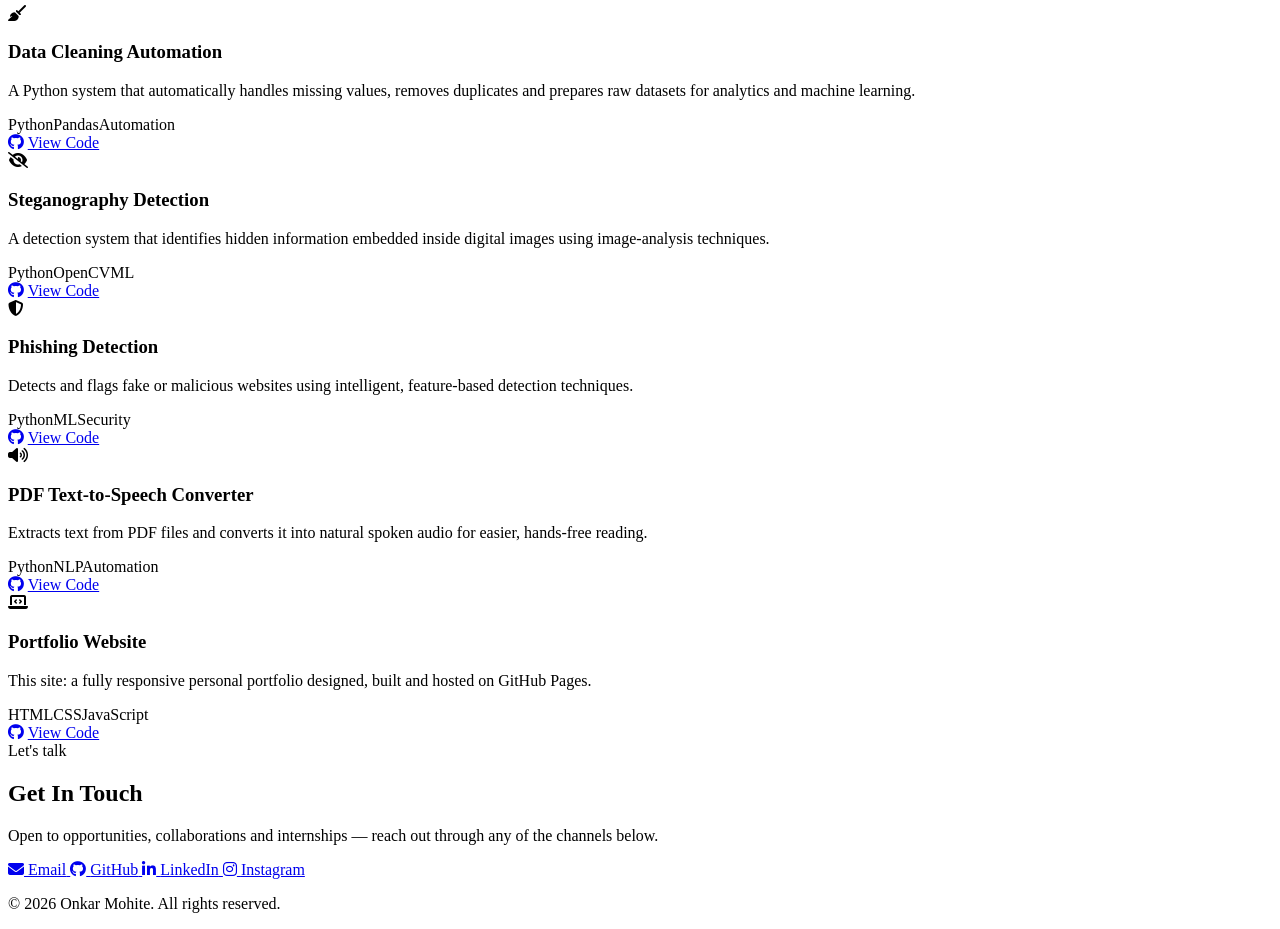
==== commit 9bce0d05: "index.html" ====
--- a/index.html
+++ b/index.html
@@ -3,195 +3,340 @@
 <head>
 <meta charset="UTF-8">
 <meta name="viewport" content="width=device-width, initial-scale=1.0">
-<title>Onkar Mohite | AI & Data Science</title>
-
-<link rel="stylesheet" href="a1.css">
-<link href="https://fonts.googleapis.com/css2?family=Poppins:wght@300;400;500;600;700;800&display=swap" rel="stylesheet">
-<link rel="stylesheet" href="https://cdnjs.cloudflare.com/ajax/libs/font-awesome/6.5.1/css/all.min.css">
+<title>Onkar Mohite | Portfolio</title>
+<link rel="preconnect" href="https://fonts.googleapis.com">
+<link rel="preconnect" href="https://fonts.gstatic.com" crossorigin>
+<link href="https://fonts.googleapis.com/css2?family=Sora:wght@400;600;700;800&family=Inter:wght@400;500;600;700&display=swap" rel="stylesheet">
+<link rel="stylesheet" href="https://cdnjs.cloudflare.com/ajax/libs/font-awesome/6.6.0/css/all.min.css">
+<link rel="stylesheet" href="x.css">
 </head>
-
 <body>
 
-<div class="blur blur1"></div>
-<div class="blur blur2"></div>
-
-<nav>
-    <div class="logo">Onkar Mohite</div>
-
-    <ul class="nav-links">
-        <li><a href="#home">Home</a></li>
-        <li><a href="#about">About</a></li>
-        <li><a href="#skills">Skills</a></li>
-        <li><a href="#projects">Projects</a></li>
-        <li><a href="#contact">Contact</a></li>
-    </ul>
-
-    <div class="menu-btn"><i class="fas fa-bars"></i></div>
-</nav>
-
-<section class="hero" id="home">
-
-<div class="hero-left">
-
-<div class="status">💼 Available for AI, ML & Data Science Opportunities</div>
-
-<h1>Driven By Data,<span>Powered By AI</span></h1>
-
-<h2>👋 Hi, I'm <span>Onkar Mohite</span></h2>
-
-<h3>AI & Data Science Student • Machine Learning Enthusiast • Future AI Engineer</h3>
-
-<p>
-Passionate about Artificial Intelligence, Machine Learning,
-Data Analytics and Software Development. I enjoy building
-intelligent solutions that solve real-world problems.
-</p>
-
-<div class="hero-btns">
-    <a href="resume.pdf" download class="primary-btn"><i class="fas fa-download"></i> Resume</a>
-    <a href="#projects" class="secondary-btn"><i class="fas fa-code"></i> Projects</a>
-    <a href="https://github.com/OnkarMohite1" target="_blank" class="github-btn"><i class="fab fa-github"></i> GitHub</a>
-    <a href="https://www.linkedin.com/in/onkar-mohite-a5875a281" target="_blank" class="linkedin-btn"><i class="fab fa-linkedin"></i> LinkedIn</a>
-    <a href="#contact" class="third-btn"><i class="fas fa-paper-plane"></i> Contact</a>
-</div>
-
-<div class="stats">
-<div><h2>10+</h2><p>Projects</p></div>
-<div><h2>15+</h2><p>Skills</p></div>
-<div><h2>5+</h2><p>Certifications</p></div>
-</div>
-
-</div>
-
-<div class="hero-right">
-<div class="profile-card">
-<img src="myphoto.jpeg" alt="Profile">
-</div>
-</div>
-
-</section>
-
-<section id="about">
-<h2 class="section-title">About Me</h2>
-<div class="glass-card">
-<p>
-I am a B.Tech Artificial Intelligence and Data Science student
-with strong interests in Machine Learning, Data Analytics,
-Web Development and Problem Solving.
-I enjoy building real-world applications that combine
-creativity, technology and intelligence.
-</p>
-</div>
-</section>
-
-<section id="skills">
-<h2 class="section-title">Skills</h2>
-<div class="skills-grid">
-<div class="skill">Python</div>
-<div class="skill">Java</div>
-<div class="skill">C++</div>
-<div class="skill">SQL</div>
-<div class="skill">HTML</div>
-<div class="skill">CSS</div>
-<div class="skill">JavaScript</div>
-<div class="skill">Machine Learning</div>
-<div class="skill">Deep Learning</div>
-<div class="skill">Data Analytics</div>
-<div class="skill">GitHub</div>
-</div>
-</section>
-
-<section id="projects">
-<h2 class="section-title">Projects</h2>
-<div class="project-grid">
-
-<div class="project-card">
-<h3>Data Cleaning Automation</h3>
-<p>Built a Python-based automation system that handles missing values, removes duplicates, and standardizes data for analytics and machine learning.</p>
-</div>
-
-<div class="project-card">
-<h3>Steganography Detection</h3>
-<p>Detects hidden information embedded inside images using image analysis techniques.</p>
-</div>
-
-<div class="project-card">
-<h3>Portfolio Website</h3>
-<p>Modern responsive personal portfolio with mobile-friendly design.</p>
-</div>
-
-<div class="project-card">
-<h3>Phishing Detection</h3>
-<p>Detects and prevents fake websites using machine learning.</p>
-</div>
-
-<div class="project-card">
-<h3>PDF to Speech Converter</h3>
-<p>Extracts text from PDF files and converts it into spoken audio.</p>
-</div>
-
-</div>
-</section>
-
-<section id="contact">
-<h2 class="section-title">Let's <span class="connect-accent">Connect</span></h2>
-
-<div class="contact-wrapper">
-
-<p class="contact-intro">
-Open to internships, freelance work and exciting conversations.
-Feel free to connect with me.
-</p>
-
-<a href="mailto:omkarvitthalmohite@gmail.com" class="contact-card">
-<div class="contact-icon email"><i class="fas fa-envelope"></i></div>
-<div><p class="contact-label">EMAIL</p><h3>omkarvitthalmohite@gmail.com</h3></div>
-</a>
-
-<a href="https://instagram.com/omkarmohite_07" target="_blank" class="contact-card">
-<div class="contact-icon instagram"><i class="fab fa-instagram"></i></div>
-<div><p class="contact-label">INSTAGRAM</p><h3>@omkarmohite_07</h3></div>
-</a>
-
-<a href="https://github.com/OnkarMohite1" target="_blank" class="contact-card">
-<div class="contact-icon github"><i class="fab fa-github"></i></div>
-<div><p class="contact-label">GITHUB</p><h3>github.com/OnkarMohite1</h3></div>
-</a>
-
-<a href="https://www.linkedin.com/in/onkar-mohite-a5875a281" target="_blank" class="contact-card">
-<div class="contact-icon linkedin"><i class="fab fa-linkedin-in"></i></div>
-<div><p class="contact-label">LINKEDIN</p><h3>linkedin.com/in/onkar-mohite-a5875a281</h3></div>
-</a>
-
-<form id="contactForm" class="contact-form">
-<label>YOUR NAME</label>
-<input id="name" type="text" placeholder="Enter your name" required>
-
-<label>YOUR EMAIL</label>
-<input id="email" type="email" placeholder="Enter your email" required>
-
-<label>MESSAGE</label>
-<textarea id="message" rows="6" placeholder="Write your message..." required></textarea>
-
-<button type="submit" class="contact-btn"><i class="fas fa-paper-plane"></i> Send Message</button>
-
-<p id="status"></p>
-
-</form>
-
-</div>
-</section>
+<header class="nav">
+  <div class="nav-inner">
+    <a href="#home" class="logo" data-link data-page="home">Onkar<span>.</span></a>
+
+    <nav class="nav-links" id="navLinks">
+      <a href="#home" data-link data-page="home" class="active">Home</a>
+      <a href="#about" data-link data-page="about">About</a>
+      <a href="#skills" data-link data-page="skills">Skills</a>
+      <a href="#projects" data-link data-page="projects">Projects</a>
+      <a href="#contact" data-link data-page="contact">Contact</a>
+    </nav>
+
+    <a href="resume.pdf" class="resume-btn" target="_blank">Resume</a>
+
+    <button class="menu-btn" id="menuBtn" aria-label="Toggle menu">
+      <i class="fas fa-bars"></i>
+    </button>
+  </div>
+</header>
+
+<!-- ============ HOME PAGE ============ -->
+<main id="page-home" class="page active">
+  <section class="hero">
+    <div class="hero-inner">
+      <div class="hero-content">
+      <div class="hero-text">
+      <span class="chip">Welcome to my portfolio</span>
+      <h1 class="hero-name">Onkar Mohite.</h1>
+
+<h2 class="hero-heading">
+  Driven by Data,<br>
+  Powered by AI.
+</h2>
+    
+      <p class="hero-typed"><span id="typing"></span><span class="cursor">|</span></p>
+      <p class="hero-desc">Final-year B.Tech student in AI &amp; Data Science, building machine learning, cloud and automation projects that solve real problems.</p>
+
+      <div class="hero-actions">
+        <a href="#projects" data-link data-page="projects" class="btn-primary">View My Work</a>
+        <a href="#contact" data-link data-page="contact" class="btn-outline">Get In Touch</a>
+      </div>
+
+      <div class="hero-social">
+        <a href="https://github.com/OnkarMohite1" target="_blank" aria-label="GitHub"><i class="fab fa-github"></i></a>
+        <a href="https://www.linkedin.com/in/onkar-mohite-a5875a281" target="_blank" aria-label="LinkedIn"><i class="fab fa-linkedin-in"></i></a>
+        <a href="https://instagram.com/omkarmohite_07" target="_blank" aria-label="Instagram"><i class="fab fa-instagram"></i></a>
+      </div>
+      </div>
+      <div class="hero-image"><img src="myphoto.jpeg" alt="Onkar Mohite"></div>
+      </div>
+    </div>
+  </section>
+
+  <section class="section quick-links">
+    <div class="section-head">
+      <h2>Explore</h2>
+      <span class="rule"></span>
+    </div>
+
+    <div class="quick-grid">
+      <a href="#about" data-link data-page="about" class="quick-card">
+        <i class="fa-solid fa-user"></i>
+        <h3>About</h3>
+        <p>Who I am and what I'm working toward.</p>
+      </a>
+      <a href="#skills" data-link data-page="skills" class="quick-card">
+        <i class="fa-solid fa-code"></i>
+        <h3>Skills</h3>
+        <p>Languages, web tech, AI &amp; tools I use.</p>
+      </a>
+      <a href="#projects" data-link data-page="projects" class="quick-card">
+        <i class="fa-solid fa-diagram-project"></i>
+        <h3>Projects</h3>
+        <p>What I've built, end to end.</p>
+      </a>
+      <a href="#contact" data-link data-page="contact" class="quick-card">
+        <i class="fa-solid fa-paper-plane"></i>
+        <h3>Contact</h3>
+        <p>Let's talk about an opportunity.</p>
+      </a>
+    </div>
+  </section>
+</main>
+
+<!-- ============ ABOUT PAGE ============ -->
+<main id="page-about" class="page">
+  <section class="page-banner">
+    <div class="page-banner-inner">
+      <span class="chip">Get to know me</span>
+      <h1>About Me</h1>
+    </div>
+  </section>
+
+  <section class="section">
+    <div class="panel bio-panel">
+      <p class="about-text">
+        I'm <strong>Onkar Mohite</strong>, a final-year B.Tech student specializing in
+        <span class="highlight">Artificial Intelligence &amp; Data Science</span>.
+        I enjoy building AI, machine learning, data analytics and web development
+        projects that solve real-world problems.
+      </p>
+      <p class="about-text">
+        My goal is to become an AI Engineer by creating practical projects,
+        sharpening my problem-solving skills and continuously learning modern
+        technologies.
+      </p>
+
+      <div class="stat-row">
+        <div class="stat-box"><h3>10+</h3><span>Projects</span></div>
+        <div class="stat-box"><h3>15+</h3><span>Skills</span></div>
+        <div class="stat-box"><h3>5+</h3><span>Certificates</span></div>
+      </div>
+    </div>
+  </section>
+
+  <section class="section" style="padding-top:0;">
+    <div class="section-head">
+      <h2>Experience &amp; Education</h2>
+      <span class="rule"></span>
+    </div>
+
+    <div class="panel">
+      <div class="timeline">
+        <div class="timeline-item">
+          <span class="dot-marker"></span>
+          <div class="timeline-content">
+            <span class="timeline-date">2022 &ndash; 2026</span>
+            <h3>B.Tech, AI &amp; Data Science</h3>
+            <p>Final-year student specializing in Artificial Intelligence &amp; Data Science, focused on machine learning, data analytics and applied software projects.</p>
+          </div>
+        </div>
+
+        <div class="timeline-item">
+          <span class="dot-marker"></span>
+          <div class="timeline-content">
+            <span class="timeline-date">Ongoing</span>
+            <h3>Independent Projects</h3>
+            <p>Building AI, machine learning, cloud and automation tools &mdash; from data-cleaning pipelines to security and accessibility utilities.</p>
+          </div>
+        </div>
+      </div>
+    </div>
+  </section>
+</main>
+
+<!-- ============ SKILLS PAGE ============ -->
+<main id="page-skills" class="page">
+  <section class="page-banner">
+    <div class="page-banner-inner">
+      <span class="chip">What I work with</span>
+      <h1>Technical Skills</h1>
+    </div>
+  </section>
+
+  <section class="section">
+    <div class="skills-grid">
+
+      <div class="panel skill-block">
+        <span class="group-label">Languages</span>
+        <div class="tag-row">
+          <span class="skill-tag">Python</span>
+          <span class="skill-tag">Java</span>
+          <span class="skill-tag">C++</span>
+        </div>
+      </div>
+
+      <div class="panel skill-block">
+        <span class="group-label">Web Tech</span>
+        <div class="tag-row">
+          <span class="skill-tag">HTML</span>
+          <span class="skill-tag">CSS</span>
+          <span class="skill-tag">JavaScript</span>
+        </div>
+      </div>
+
+      <div class="panel skill-block">
+        <span class="group-label">Data &amp; AI</span>
+        <div class="tag-row">
+          <span class="skill-tag">Machine Learning</span>
+          <span class="skill-tag">Deep Learning</span>
+          <span class="skill-tag">Data Analytics</span>
+        </div>
+      </div>
+
+      <div class="panel skill-block">
+        <span class="group-label">Tools</span>
+        <div class="tag-row">
+          <span class="skill-tag">SQL</span>
+          <span class="skill-tag">GitHub</span>
+        </div>
+      </div>
+
+    </div>
+  </section>
+</main>
+
+<!-- ============ PROJECTS PAGE ============ -->
+<main id="page-projects" class="page">
+  <section class="page-banner">
+    <div class="page-banner-inner">
+      <span class="chip">What I've built</span>
+      <h1>Featured Projects</h1>
+    </div>
+  </section>
+
+  <section class="section">
+    <div class="project-grid">
+
+      <article class="project-card">
+        <div class="project-cover cover-teal"><i class="fa-solid fa-broom"></i></div>
+        <div class="project-body">
+          <h3>Data Cleaning Automation</h3>
+          <p>A Python system that automatically handles missing values, removes duplicates and prepares raw datasets for analytics and machine learning.</p>
+          <div class="tags">
+            <span>Python</span><span>Pandas</span><span>Automation</span>
+          </div>
+        </div>
+        <div class="project-links">
+          <a href="https://github.com/OnkarMohite1/Data-Cleaning-Automation" target="_blank"><i class="fab fa-github"></i></a>
+          <a href="https://github.com/OnkarMohite1" target="_blank" class="demo-link">View Code</a>
+        </div>
+      </article>
+
+      <article class="project-card">
+        <div class="project-cover cover-navy"><i class="fa-solid fa-eye-slash"></i></div>
+        <div class="project-body">
+          <h3>Steganography Detection</h3>
+          <p>A detection system that identifies hidden information embedded inside digital images using image-analysis techniques.</p>
+          <div class="tags">
+            <span>Python</span><span>OpenCV</span><span>ML</span>
+          </div>
+        </div>
+        <div class="project-links">
+          <a href="https://github.com/OnkarMohite1" target="_blank"><i class="fab fa-github"></i></a>
+          <a href="https://github.com/OnkarMohite1" target="_blank" class="demo-link">View Code</a>
+        </div>
+      </article>
+
+      <article class="project-card">
+        <div class="project-cover cover-teal"><i class="fa-solid fa-shield-halved"></i></div>
+        <div class="project-body">
+          <h3>Phishing Detection</h3>
+          <p>Detects and flags fake or malicious websites using intelligent, feature-based detection techniques.</p>
+          <div class="tags">
+            <span>Python</span><span>ML</span><span>Security</span>
+          </div>
+        </div>
+        <div class="project-links">
+          <a href="https://github.com/OnkarMohite1/Phishing-Detection" target="_blank"><i class="fab fa-github"></i></a>
+          <a href="https://github.com/OnkarMohite1" target="_blank" class="demo-link">View Code</a>
+        </div>
+      </article>
+
+      <article class="project-card">
+        <div class="project-cover cover-navy"><i class="fa-solid fa-volume-high"></i></div>
+        <div class="project-body">
+          <h3>PDF Text-to-Speech Converter</h3>
+          <p>Extracts text from PDF files and converts it into natural spoken audio for easier, hands-free reading.</p>
+          <div class="tags">
+            <span>Python</span><span>NLP</span><span>Automation</span>
+          </div>
+        </div>
+        <div class="project-links">
+          <a href="https://github.com/OnkarMohite1/Pdf-text-to-speech" target="_blank"><i class="fab fa-github"></i></a>
+          <a href="https://github.com/OnkarMohite1" target="_blank" class="demo-link">View Code</a>
+        </div>
+      </article>
+
+      <article class="project-card">
+        <div class="project-cover cover-teal"><i class="fa-solid fa-laptop-code"></i></div>
+        <div class="project-body">
+          <h3>Portfolio Website</h3>
+          <p>This site: a fully responsive personal portfolio designed, built and hosted on GitHub Pages.</p>
+          <div class="tags">
+            <span>HTML</span><span>CSS</span><span>JavaScript</span>
+          </div>
+        </div>
+        <div class="project-links">
+          <a href="https://github.com/OnkarMohite1/portfolio" target="_blank"><i class="fab fa-github"></i></a>
+          <a href="https://github.com/OnkarMohite1" target="_blank" class="demo-link">View Code</a>
+        </div>
+      </article>
+
+    </div>
+  </section>
+</main>
+
+<!-- ============ CONTACT PAGE ============ -->
+<main id="page-contact" class="page">
+  <section class="page-banner">
+    <div class="page-banner-inner">
+      <span class="chip">Let's talk</span>
+      <h1>Get In Touch</h1>
+    </div>
+  </section>
+
+  <section class="section contact-section">
+    <p class="contact-intro">Open to opportunities, collaborations and internships &mdash; reach out through any of the channels below.</p>
+
+    <div class="contact-grid">
+      <a class="contact-card" href="mailto:omkarvitthalmohite@gmail.com">
+        <i class="fa-solid fa-envelope"></i>
+        <span>Email</span>
+      </a>
+      <a class="contact-card" href="https://github.com/OnkarMohite1" target="_blank">
+        <i class="fab fa-github"></i>
+        <span>GitHub</span>
+      </a>
+      <a class="contact-card" href="https://www.linkedin.com/in/onkar-mohite-a5875a281" target="_blank">
+        <i class="fab fa-linkedin-in"></i>
+        <span>LinkedIn</span>
+      </a>
+      <a class="contact-card" href="https://instagram.com/omkarmohite_07" target="_blank">
+        <i class="fab fa-instagram"></i>
+        <span>Instagram</span>
+      </a>
+    </div>
+  </section>
+</main>
 
 <footer>
-<p>© 2026 Onkar Mohite</p>
-<div class="socials">
-<a href="https://github.com/OnkarMohite1"><i class="fab fa-github"></i></a>
-<a href="https://www.linkedin.com/in/onkar-mohite-a5875a281"><i class="fab fa-linkedin"></i></a>
-<a href="https://instagram.com/omkarmohite_07"><i class="fab fa-instagram"></i></a>
-</div>
+  <p>&copy; 2026 Onkar Mohite. All rights reserved.</p>
 </footer>
 
-<script src="a1.js"></script>
-
+<script src="x.js"></script>
 </body>
 </html>
+            
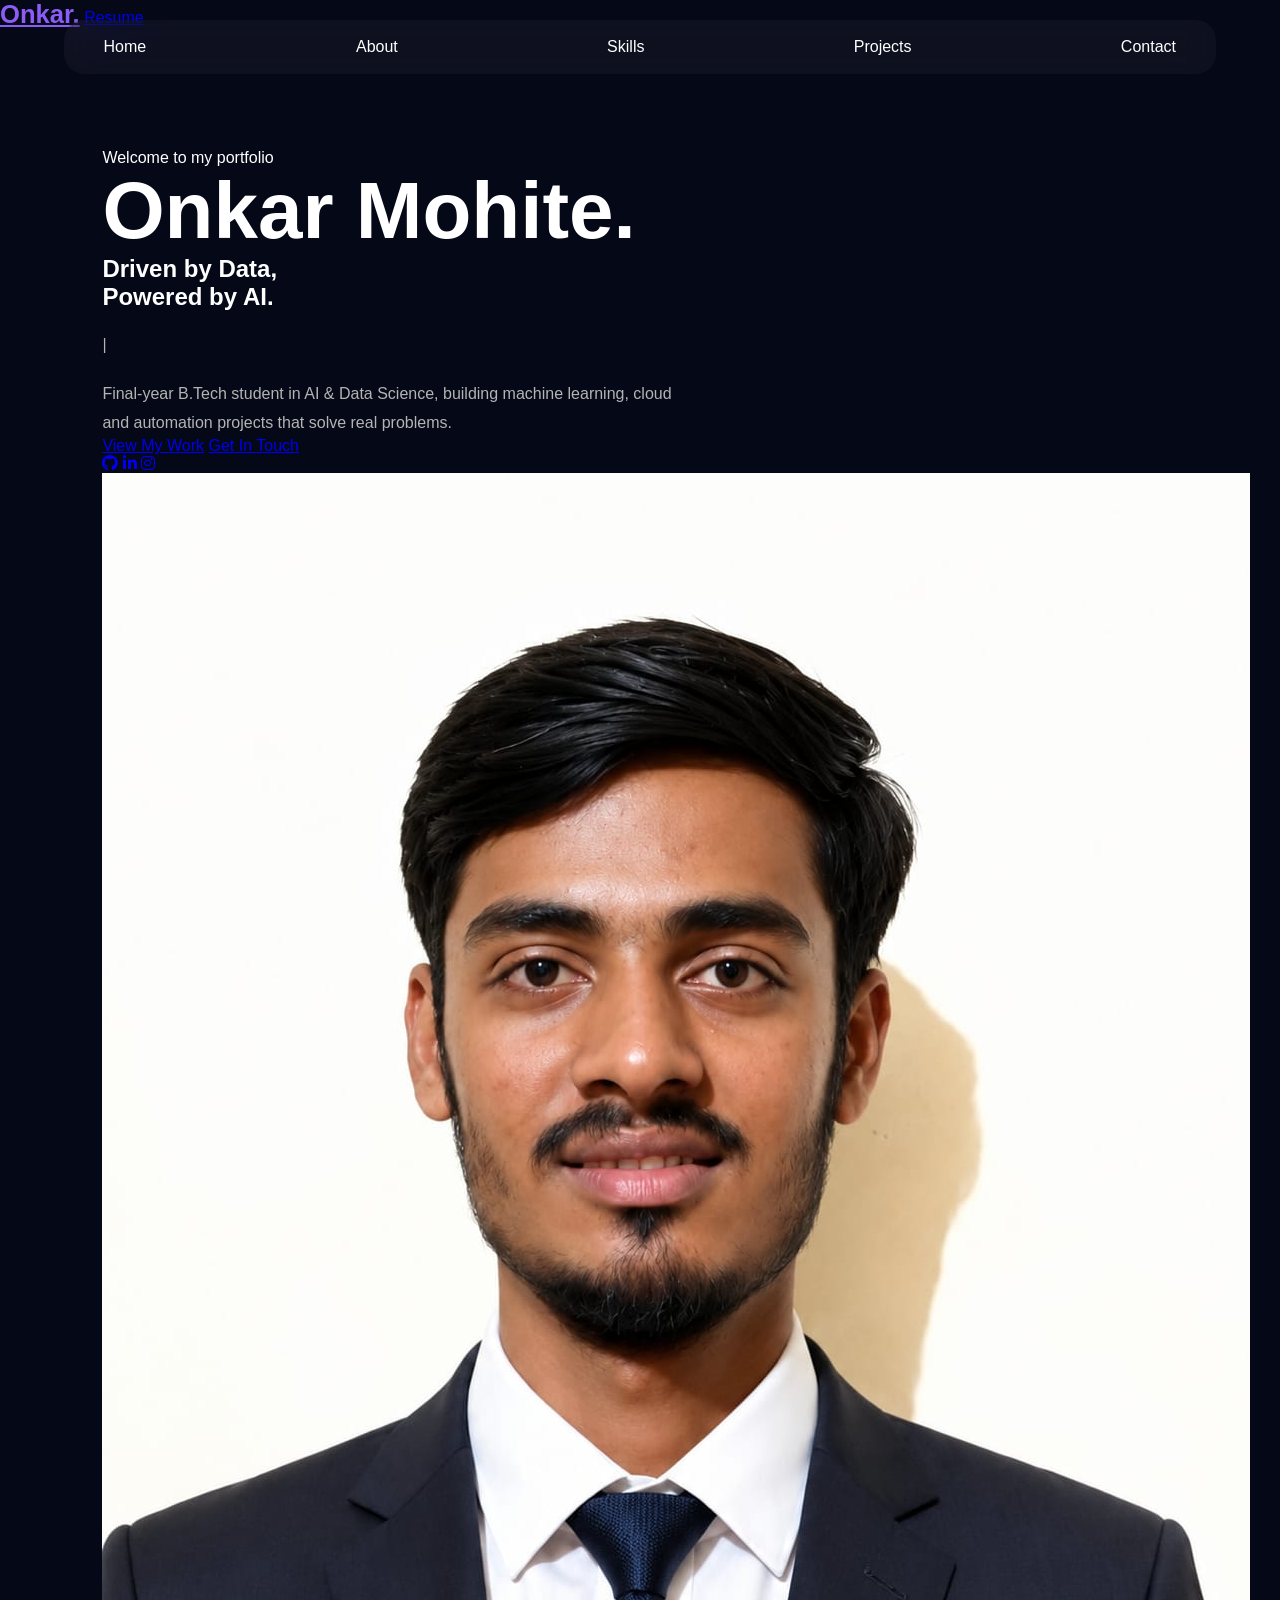
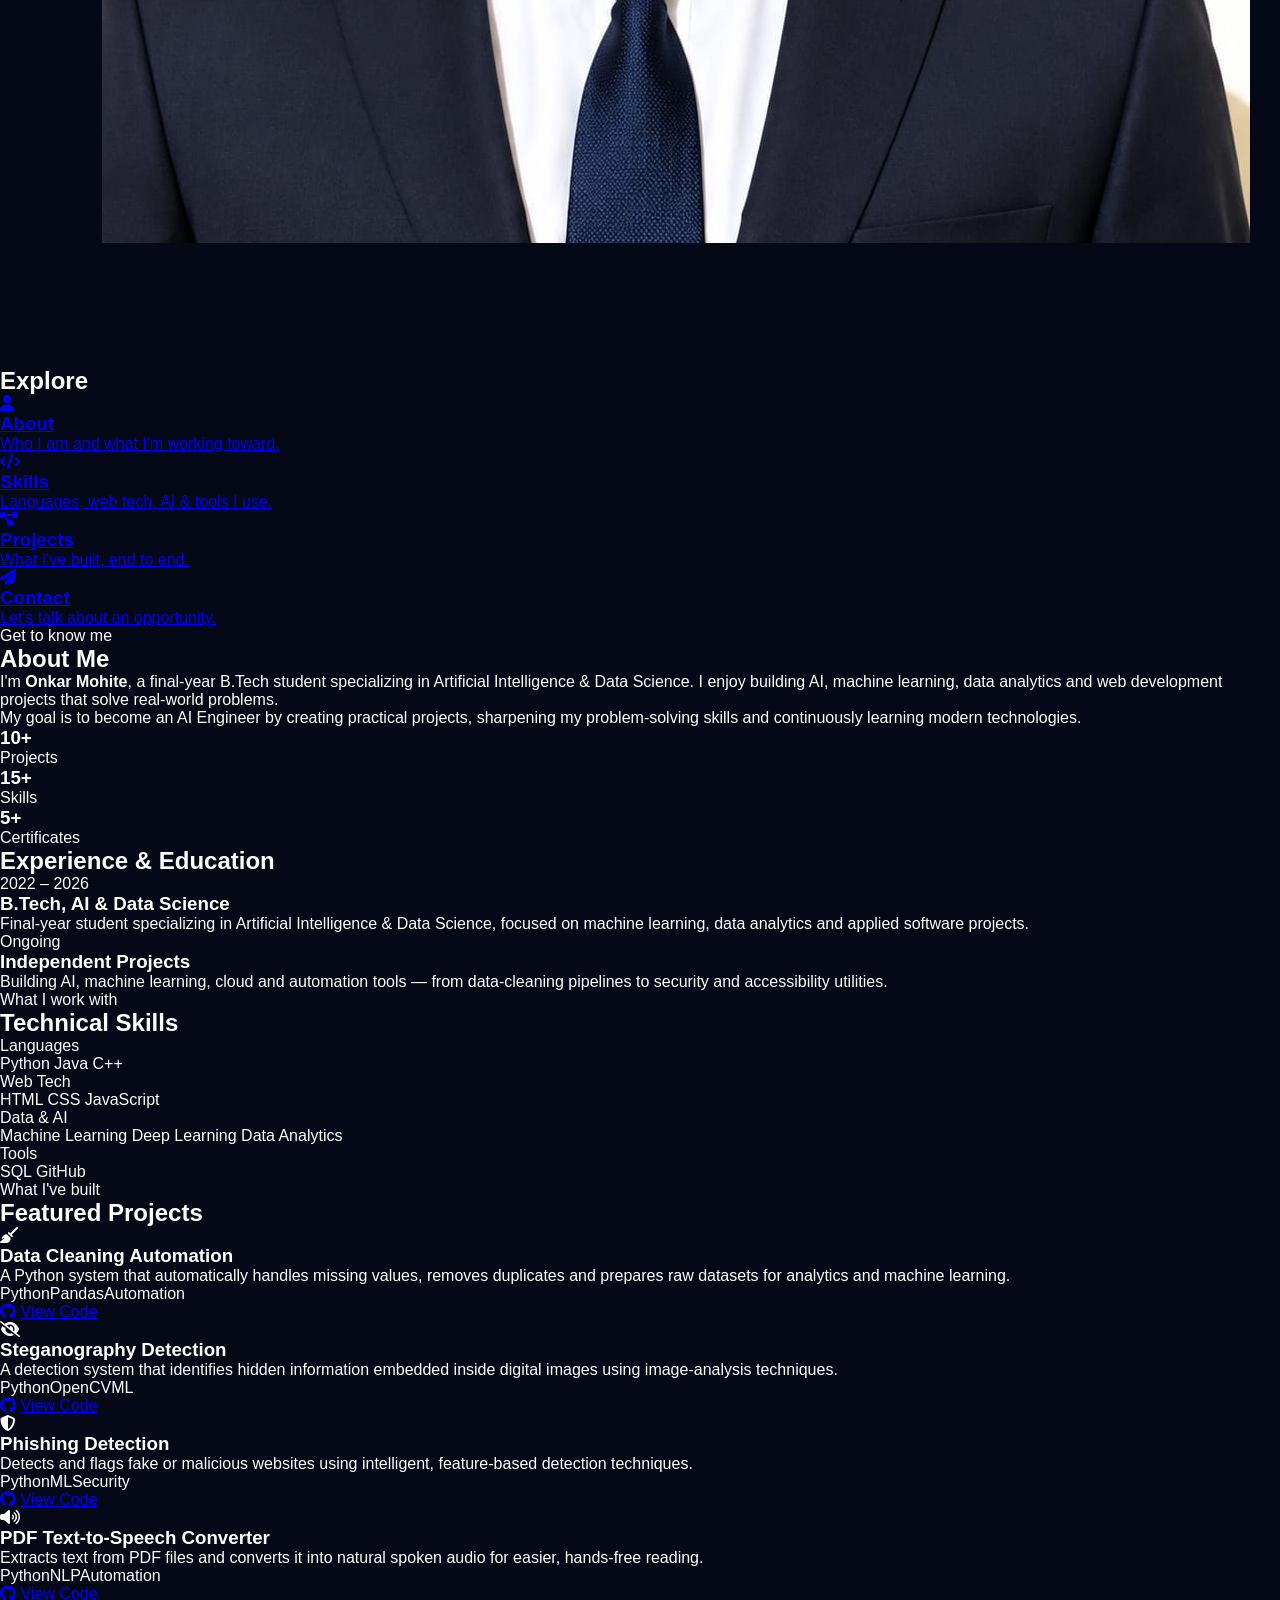
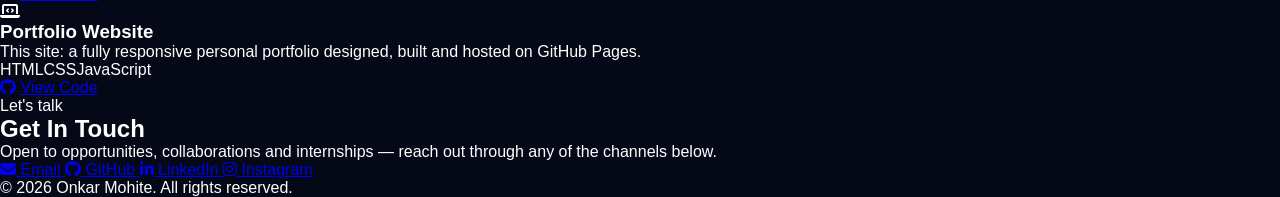
==== commit cb3c5d77: "index.html" ====
--- a/index.html
+++ b/index.html
@@ -8,7 +8,7 @@
 <link rel="preconnect" href="https://fonts.gstatic.com" crossorigin>
 <link href="https://fonts.googleapis.com/css2?family=Sora:wght@400;600;700;800&family=Inter:wght@400;500;600;700&display=swap" rel="stylesheet">
 <link rel="stylesheet" href="https://cdnjs.cloudflare.com/ajax/libs/font-awesome/6.6.0/css/all.min.css">
-<link rel="stylesheet" href="x.css">
+<link rel="stylesheet" href="a1.css">
 </head>
 <body>
 
@@ -336,7 +336,7 @@
   <p>&copy; 2026 Onkar Mohite. All rights reserved.</p>
 </footer>
 
-<script src="x.js"></script>
+<script src="a1.js"></script>
 </body>
 </html>
             
--- a/a1.css
+++ b/a1.css
@@ -0,0 +1,305 @@
+*{
+margin:0;
+padding:0;
+box-sizing:border-box;
+font-family:'Poppins',sans-serif
+}
+1
+html
+{
+scroll-behavior:smooth
+}
+
+body{
+background:#050816;
+color:#fff;
+overflow-x:hidden
+}
+
+.blur{
+position:fixed;
+border-radius:50%;f
+ilter:blur(120px);
+z-index:-1}
+
+.blur1
+{width:350px;
+height:350px;
+background:#8b5cf6;top:-100px;
+right:-100px}
+
+.blur2{
+width:300px;
+height:300px;
+background:#2563eb;
+left:-100px;
+bottom:-100px}
+
+nav{
+position:fixed;
+top:20px;
+left:50%;
+transform:translateX(-50%);
+width:90%;
+max-width:1200px;
+padding:18px 40px;
+display:flex;
+justify-content:space-between;
+align-items:center;
+background:rgba(255,255,255,.04);
+backdrop-filter:blur(20px);
+border-radius:20px;
+z-index:1000}
+
+.logo{font-size:1.6rem;
+font-weight:700;
+color:#8b5cf6}
+
+.nav-links{
+display:flex;
+gap:30px;
+list-style:none}
+
+.nav-links a{
+text-decoration:none;
+color:#fff}
+
+.menu-btn{
+display:none;
+font-size:1.8rem;
+cursor:pointer}
+
+.hero{
+min-height:100vh;
+display:flex;
+justify-content:space-between;
+align-items:center;
+padding:120px 8%;gap:40px}
+
+.hero-left{flex:1}
+
+.status{
+display:inline-block;
+padding:10px 20px;
+background:rgba(255,255,255,.05);
+border-radius:30px;
+color:#8b5cf6;
+margin-bottom:25px}
+
+.hero h1{
+  font-size:5rem;
+  line-height:1.1}
+
+.hero h1 span,.hero h2 span{
+  display:block;
+ color:#8b5cf6}
+
+.hero h3{
+  margin-top:10px}
+
+.hero p{
+  margin-top:20px;
+  color:#b4b4b4;
+  line-height:1.8;
+  max-width:600px}
+
+.hero-btns{
+  display:flex;
+  flex-wrap:wrap;
+  gap:15px;
+  margin-top:30px}
+
+.hero-btns a{
+  display:flex;
+  align-items:center;
+  justify-content:center;
+  gap:10px;
+  padding:15px 25px;
+  border-radius:15px;
+  text-decoration:none;
+  font-weight:600;
+  transition:.3s}
+
+.primary-btn{
+  background:linear-gradient(135deg,#8b5cf6,#2563eb);
+  color:#fff}
+
+.secondary-btn,.third-btn{
+  border:1px solid rgba(139,92,246,.5);
+  color:#fff}
+
+.github-btn{
+  background:#181717;
+  color:#fff}
+
+.linkedin-btn{
+  background:#0077B5;
+  color:#fff}
+
+.hero-btns a:hover{
+  transform:translateY(-4px)}
+
+.stats{
+  display:flex;
+  gap:50px;
+  margin-top:50px}
+
+.stats h2{color:#8b5cf6
+.profile-card{
+  width:380px;
+  height:450px;
+  border-radius:25px;
+  overflow:hidden;
+  box-shadow:0 0 40px rgba(139,92,246,.4)}
+
+.profile-card img{
+  width:100%;
+  height:100%;
+  object-fit:cover}
+
+section{padding:100px 8%}
+
+.section-title{
+  text-align:center;
+  font-size:2.5rem;
+  color:#8b5cf6;
+  margin-bottom:40px}
+
+.glass-card,.skill,.project-card{
+  background:rgba(255,255,255,.04);
+  backdrop-filter:blur(20px);
+  border-radius:20px}
+
+.glass-card{
+  max-width:900px;
+  margin:auto;
+  padding:35px}
+
+.skills-grid,.project-grid{
+  display:grid;
+  grid-template-columns:repeat(auto-fit,minmax(220px,1fr));
+  gap:25px}
+
+.skill,.project-card{
+  padding:25px;
+  transition:.3s}
+.skill:hover,.project-card:hover{
+  transform:translateY(-8px);
+  box-shadow:0 0 20px rgba(139,92,246,.35)}
+
+.contact-wrapper{
+  max-width:900px;margin:auto}
+
+.connect-accent{
+  color:#14B8A6;
+  font-style:italic}
+
+.contact-intro{
+  color:#B4B4B4;
+  line-height:1.8;
+  margin-bottom:30px}
+
+.contact-card{
+  display:flex;
+  align-items:center;
+  gap:20px;padding:20px;
+  margin-bottom:20px;
+  background:rgba(255,255,255,.05);
+  border:1px solid rgba(255,255,255,.08);
+  border-radius:20px;
+  color:#fff;
+  text-decoration:none;
+  transition:.3s}
+
+.contact-card:hover{
+  transform:translateY(-6px)}
+.contact-icon{
+  width:70px;
+  height:70px;
+  border-radius:18px;
+  display:flex;
+  align-items:center;
+  justify-content:center;
+  font-size:28px;
+  flex-shrink:0}
+
+.email{
+  background:#EA4335}
+
+.instagram{
+  background:linear-gradient(135deg,#F58529,#DD2A7B,#8134AF)}
+
+.github{
+  background:#24292E}
+.linkedin{
+  background:#0077B5}
+
+.contact-label{
+  font-size:12px;
+  color:#9CA3AF;
+  margin-bottom:5px}
+.contact-form{
+  margin-top:40px}
+.contact-form input,.contact-form textarea{
+  width:100%;
+  padding:15px;
+  margin-top:8px;
+  margin-bottom:20px;
+  background:rgba(255,255,255,.06);border:1px solid rgba(255,255,255,.08);
+  border-radius:16px;color:#fff}
+.contact-btn{
+  width:100%;
+  padding:15px;
+  border:none;
+  border-radius:16px;
+  background:linear-gradient(135deg,#8b5cf6,#2563eb);
+  color:#fff;
+  cursor:pointer}
+
+footer{text-align:center;padding:30px}
+.socials{display:flex;justify-content:center;gap:20px;margin-top:15px}
+.socials a{color:#fff;font-size:1.5rem}
+
+@media(max-width:900px){
+nav{top:10px;padding:14px 20px;border-radius:16px}
+.logo{font-size:1.3rem}
+.menu-btn{display:block}
+.nav-links{position:absolute;top:70px;left:-100%;width:100%;background:#111827;padding:25px 0;flex-direction:column;text-align:center;gap:20px;border-radius:16px;transition:.35s}
+.nav-links.active{left:0}
+.hero{flex-direction:column-reverse;text-align:center;padding:120px 20px 60px}
+.hero h1{font-size:2.8rem}
+.hero h2{font-size:1.7rem}
+.hero h3{font-size:1rem}
+.hero p{max-width:100%;font-size:.95rem}
+.profile-card{width:260px;height:320px}
+.hero-btns{flex-direction:column;width:100%}
+.hero-btns a{width:100%}
+.stats{display:grid;grid-template-columns:repeat(3,1fr);gap:18px;margin-top:35px}
+section{padding:70px 20px}
+.section-title{font-size:2rem}
+.contact-card{flex-direction:column;text-align:center}
+.contact-card h3{fo
+  nt-size:17px;word-break:break-word}
+}
+@media(max-width:480px){
+.hero h1{
+  font-size:2.2rem}
+  
+.hero h2{
+  font-size:1.4rem}
+  
+.status{
+  font-size:.8rem;
+  padding:8px 16px}
+  
+.stats{
+  grid-template-columns:1fr}
+  
+.skills-grid,.project-grid{
+  grid-template-columns:1fr}
+  
+.contact-card h3{
+  font-size:15px}
+  
+nav{width:94%}
+}
